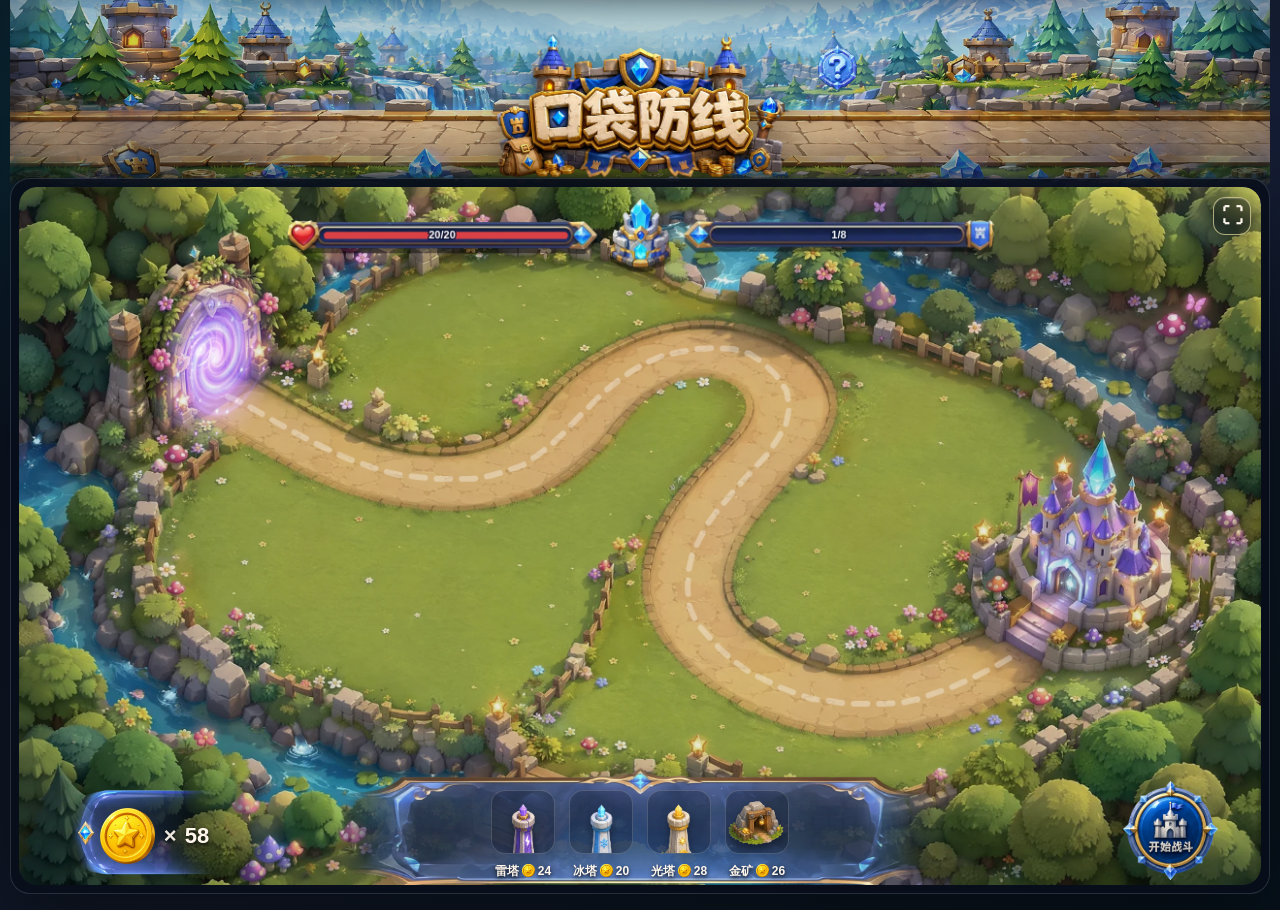
==== index.html @ d104e96e "Add files via upload" ====
<!doctype html>
<html lang="zh-CN">
<head>
  <meta charset="utf-8" />
  <meta name="viewport" content="width=device-width, initial-scale=1, viewport-fit=cover, user-scalable=no" />
  <meta name="apple-mobile-web-app-capable" content="yes" />
  <meta name="apple-mobile-web-app-status-bar-style" content="black-translucent" />
  <meta name="apple-mobile-web-app-title" content="口袋防线" />
  <meta name="theme-color" content="#07111f" />
  <link rel="manifest" href="./manifest.json?v=20260529-fullscreen-v1" />
  <title>口袋防线：背包塔防 Demo</title>
  <link rel="stylesheet" href="./styles.css?v=20260529-fullscreen-v1" />
</head>
<body>
  <main class="shell">
    <div class="rotate-tip" aria-hidden="true">请横屏游玩</div>
    <header class="topbar compact-topbar">
      <div class="title-wrap">
        <div id="titleRunner" class="title-runner" aria-hidden="true"></div>
        <img class="game-title-logo" src="./assets/ui/title/game_title_logo.webp?v=20260529-portal-both-fixed-v26" alt="口袋防线" />
        <button id="helpBtn" class="help-button" type="button" aria-label="玩法说明">?</button>
      </div>
    </header>

    <dialog id="helpDialog" class="help-dialog">
      <form method="dialog" class="help-modal">
        <button class="dialog-close" value="close" aria-label="关闭">×</button>
        <h2>玩法说明</h2>
        <p>从底部道具栏拖拽塔到地图放置 → 同类同级拖放合成，或点击塔用菜单升级/出售 → 开始波次后锁定部署。</p>
        <ul>
          <li>道具栏：把底部防御塔图标直接拖到地图空地建造。</li>
          <li>地图：准备阶段可自由拖拽部署塔，同类同级可合成，不能压道路或重叠。</li>
          <li>战斗：开始波次后部署锁定。</li>
        </ul>
      </form>
    </dialog>

    <section class="game-card">
      <div class="battlefield">
        <button id="fullscreenBtn" class="fullscreen-button" type="button" aria-label="全屏">⛶</button>
        <canvas id="game" width="1280" height="720"></canvas>
        <div id="hud" class="hud"></div>
        <div id="levelSelectPanel" class="level-select-panel is-hidden">
          <span>关卡</span>
          <select id="levelSelect" aria-label="选择关卡"></select>
        </div>
        <button id="startWaveBtn" class="primary start-wave-float game-art-button button-next-wave">开始下一波</button>
        <button id="restartBtn" class="primary restart-float game-art-button button-restart" hidden>重玩关卡</button>

        <section class="command-deck">
          <section class="shop-strip" aria-label="建造道具栏">
            <div id="shop" class="shop"></div>
          </section>
        </section>
        <div id="goldHud" class="gold-hud" role="button" tabindex="0" aria-label="当前金币，快速点击三次显示或隐藏关卡选择"></div>
        <div id="towerActionMenu" class="tower-action-menu" hidden></div>
      </div>
    </section>
  </main>

  <script src="./game.js?v=20260529-fullscreen-v1"></script>
</body>
</html>
---- styles.css ----
:root {
  font-family: Inter, "Microsoft YaHei", system-ui, sans-serif;
  color: #e5edf8;
  background: #09111f;
  color-scheme: dark;
}

* { box-sizing: border-box; }

body {
  margin: 0;
  min-height: 100vh;
  overflow-x: hidden;
  background:
    radial-gradient(circle at 18% 12%, rgba(20, 184, 166, 0.18), transparent 30%),
    radial-gradient(circle at 82% 18%, rgba(99, 102, 241, 0.2), transparent 28%),
    linear-gradient(135deg, #07111f, #111827 48%, #07121b);
}

.shell {
  width: min(1280px, calc(100vw - 20px));
  margin: 0 auto;
  padding: 0 0 16px;
}

.topbar {
  display: flex;
  justify-content: center;
  gap: 14px;
  margin-bottom: 0;
}

.compact-topbar {
  align-items: center;
  min-height: min(156px, calc((100vw - 20px) * 0.121875));
}

.title-wrap {
  position: relative;
  display: inline-flex;
  align-items: center;
  justify-content: center;
  gap: 0;
  width: min(1280px, calc(100vw - 20px));
  height: min(156px, calc((100vw - 20px) * 0.121875));
  isolation: isolate;
  overflow: visible;
  clip-path: inset(-420px 0 -420px 0);
}

.title-wrap::before {
  content: "";
  position: absolute;
  left: 50%;
  bottom: calc(-1 * min(34px, calc((100vw - 20px) * 0.0265625)));
  width: 100%;
  height: min(320px, calc((100vw - 20px) * 0.25));
  transform: translateX(-50%);
  background: url("./assets/ui/title/title_banner_bg.png?v=20260529-portal-both-fixed-v26") center bottom / 100% auto no-repeat;
  z-index: 0;
  pointer-events: none;
}

.title-runner {
  --runner-x: 0px;
  --runner-y: calc(min(18px, calc((100vw - 20px) * 0.0140625)) - min(14px, calc((100vw - 20px) * 0.0109375)));
  --runner-frame-x: 0;
  --runner-frame-y: 0;
  position: absolute;
  left: 0;
  top: 0;
  z-index: 1;
  width: min(191px, calc((100vw - 20px) * 0.14921875));
  height: min(154px, calc((100vw - 20px) * 0.1203125));
  transform: translate(var(--runner-x), var(--runner-y));
  background-image: url("./assets/ui/title/title_runner_walk.png?v=20260529-portal-both-fixed-v26");
  background-size: 600% 600%;
  background-position: calc(var(--runner-frame-x) * 20%) calc(var(--runner-frame-y) * 20%);
  background-repeat: no-repeat;
  pointer-events: none;
  opacity: 1;
}

.title-runner::after {
  content: "";
  position: absolute;
  left: 23%;
  bottom: 4%;
  width: 54%;
  height: 10%;
  border-radius: 999px;
  background: rgba(0, 0, 0, 0.42);
  filter: blur(4px);
  transform: translateY(18%);
  z-index: -1;
  pointer-events: none;
}

.title-runner.is-visible {
  opacity: 1;
}

.title-runner.is-action {
  background-image: url("./assets/ui/title/title_runner_action.png?v=20260529-portal-both-fixed-v26");
}

.game-title-logo {
  position: relative;
  z-index: 2;
  display: block;
  width: min(840px, calc((100vw - 20px) * 0.65625));
  height: min(173px, calc((100vw - 20px) * 0.13515625));
  object-fit: contain;
  transform: translateY(min(35px, calc((100vw - 20px) * 0.02734375)));
  filter: drop-shadow(0 min(10px, calc((100vw - 20px) * 0.0078125)) min(18px, calc((100vw - 20px) * 0.0140625)) rgba(0, 0, 0, 0.42));
}

h1 {
  margin: 0;
  font-size: clamp(22px, 2.7vw, 34px);
  line-height: 1;
  letter-spacing: 0.02em;
}

.help-button {
  position: absolute;
  left: calc(50% + min(200px, calc((100vw - 20px) * 0.15625)));
  top: min(46px, calc((100vw - 20px) * 0.0359375));
  right: auto;
  bottom: auto;
  width: min(45px, calc((100vw - 20px) * 0.03515625));
  height: min(45px, calc((100vw - 20px) * 0.03515625));
  padding: 0;
  border: 0;
  border-radius: 0;
  color: transparent;
  background: url("./assets/ui/buttons/image037.png?v=20260529-portal-both-fixed-v26") center / contain no-repeat;
  box-shadow: none;
  font-size: 0;
  line-height: 0;
  transform: translateX(-50%);
  animation: helpButtonFloat 1.8s ease-in-out infinite;
  z-index: 3;
}

.help-button:hover {
  transform: translateX(-50%);
  animation-play-state: running;
}

@keyframes helpButtonFloat {
  0%, 100% { transform: translateX(-50%) translateY(0); }
  50% { transform: translateX(-50%) translateY(calc(-1 * min(10px, calc((100vw - 20px) * 0.0078125)))); }
}

.help-dialog {
  width: min(520px, calc(100vw - 40px));
  border: 1px solid rgba(94, 234, 212, 0.35);
  border-radius: 20px;
  padding: 0;
  color: #e5edf8;
  background: rgba(8, 13, 25, 0.96);
  box-shadow: 0 28px 100px rgba(0, 0, 0, 0.58);
}

.help-dialog::backdrop {
  background: rgba(2, 6, 23, 0.62);
  backdrop-filter: blur(3px);
}

.help-modal {
  position: relative;
  padding: 22px 24px 24px;
}

.help-modal h2 {
  margin-bottom: 12px;
  color: #67e8f9;
}

.help-modal p,
.help-modal li {
  color: #c8d5e6;
  line-height: 1.65;
}

.dialog-close {
  position: absolute;
  right: 12px;
  top: 12px;
  width: 30px;
  height: 30px;
  padding: 0;
  border-radius: 999px;
  color: #dffcff;
  background: rgba(148, 163, 184, 0.14);
  border: 1px solid rgba(148, 163, 184, 0.18);
  font-size: 18px;
}

code {
  padding: 2px 6px;
  border-radius: 7px;
  background: rgba(148, 163, 184, 0.16);
  color: #a7f3d0;
}

.game-card {
  position: relative;
  z-index: 2;
  display: block;
  margin-top: 24px;
  padding: 8px;
  border-radius: 20px;
  border: 1px solid rgba(148, 163, 184, 0.22);
  background: rgba(8, 13, 25, 0.82);
  box-shadow: 0 28px 90px rgba(0, 0, 0, 0.44);
}

.battlefield {
  position: relative;
  width: 100%;
  aspect-ratio: 16 / 9;
  border-radius: 18px;
  overflow: hidden;
}

canvas {
  display: block;
  width: 100%;
  height: 100%;
  aspect-ratio: 16 / 9;
  object-fit: contain;
  border-radius: 18px;
  background: #0f172a;
}

.level-select-panel {
  position: absolute;
  right: 14px;
  top: 14px;
  z-index: 5;
  display: inline-flex;
  align-items: center;
  gap: 8px;
  padding: 8px 10px;
  border-radius: 14px;
  border: 1px solid rgba(148, 163, 184, 0.26);
  background: rgba(8, 13, 25, 0.22);
  box-shadow: 0 12px 28px rgba(0, 0, 0, 0.22);
  backdrop-filter: blur(8px);
  color: #dffcff;
  font-size: 13px;
  font-weight: 900;
  letter-spacing: 0.04em;
}

.level-select-panel span {
  color: #bae6fd;
  text-shadow: 0 1px 4px rgba(2, 6, 23, 0.8);
  white-space: nowrap;
}

.level-select-panel select {
  min-width: 72px;
  width: 86px;
  height: 28px;
  padding: 0 22px 0 8px;
  border-radius: 10px;
  border: 1px solid rgba(94, 234, 212, 0.30);
  color: #e0f2fe;
  background: rgba(15, 23, 42, 0.72);
  outline: none;
  font: inherit;
  font-size: 11px;
  cursor: pointer;
}

.level-select-panel select:hover,
.level-select-panel select:focus {
  border-color: rgba(103, 232, 249, 0.72);
  box-shadow: 0 0 0 2px rgba(103, 232, 249, 0.12);
}

.level-select-panel.is-hidden {
  display: none;
}

.hud {
  display: none;
}

.hud span {
  display: inline-flex;
  align-items: center;
  gap: 4px;
  white-space: nowrap;
}

.hud b {
  color: #fde68a;
  font-size: 16px;
}

.command-deck {
  position: absolute;
  left: 50%;
  bottom: 0;
  z-index: 4;
  display: grid;
  grid-template-columns: 430px;
  gap: 0;
  align-items: stretch;
  justify-content: center;
  max-width: calc(100% - 320px);
  padding: 0;
  border-radius: 20px;
  border: 0;
  background: transparent;
  box-shadow: none;
  backdrop-filter: none;
  transform: translateX(-50%);
  transition: opacity 0.18s ease, transform 0.18s ease, visibility 0.18s ease;
}

.command-deck.is-hidden,
.command-deck.is-drag-hidden {
  opacity: 0;
  visibility: hidden;
  pointer-events: none;
  transform: translateX(-50%) translateY(14px);
}

.panel {
  position: relative;
  border-radius: 20px;
  width: 430px;
  min-height: 178px;
  padding: 18px 22px 18px;
  border: 0;
  background: transparent;
  box-shadow: none;
  backdrop-filter: none;
  overflow: visible;
}

.panel::before {
  content: "";
  position: absolute;
  inset: -8px;
  z-index: -1;
  border-radius: 24px;
  background-repeat: no-repeat;
  background-position: center;
  background-size: contain;
  filter: drop-shadow(0 12px 22px rgba(0, 0, 0, 0.32));
  pointer-events: none;
}

.shop-panel {
  padding-left: 22px;
  padding-right: 22px;
  display: flex;
  flex-direction: column;
}

.shop-panel .shop {
  flex: 1;
}

.shop-panel::before {
  background-image: url("./assets/ui/panels/shop_bar_background.png");
}

.inventory-panel {
  padding-right: 20px;
}

.inventory-panel::before {
  background-image: url("./assets/ui/panels/shop_bar_background.png");
}

.section-title {
  display: flex;
  justify-content: space-between;
  align-items: center;
  gap: 10px;
  margin: 14px 0 8px;
}

.shop-actions {
  display: flex;
  gap: 8px;
  align-items: center;
  flex-wrap: nowrap;
}

.inventory-actions {
  display: none;
}

.gold-badge {
  display: inline-flex;
  align-items: center;
  justify-content: flex-end;
  width: 98px;
  height: 27px;
  padding: 0 9px 0 55px;
  border-radius: 0;
  color: #fff7ed;
  background: url("./assets/ui/panels/gold_hud_panel.png") left -25px center / contain no-repeat;
  border: 0;
  font-size: 13px;
  font-weight: 900;
  white-space: nowrap;
  text-shadow: 0 2px 3px rgba(75, 35, 6, 0.9), 0 0 5px rgba(0, 0, 0, 0.55);
}

.coin-count {
  transform: translateY(1px);
}

.gold-badge b {
  color: #fde68a;
  font-size: 16px;
}

h2 {
  margin: 0;
  font-size: 18px;
  color: #f8fafc;
  text-shadow: 0 2px 4px rgba(40, 25, 12, 0.75), 0 0 8px rgba(15, 23, 42, 0.65);
}

button {
  border: 0;
  border-radius: 12px;
  padding: 10px 14px;
  font-weight: 800;
  color: #06111f;
  background: #5eead4;
  cursor: pointer;
}

button:hover { transform: translateY(-1px); }
button:disabled { opacity: 0.45; cursor: not-allowed; }
.game-art-button:disabled,
.deck-toggle:disabled,
.ghost:disabled,
.small-danger:disabled { transform: none; }

.ghost,
.small-danger {
  position: relative;
  display: inline-flex;
  align-items: center;
  justify-content: center;
  gap: 6px;
  width: 141px;
  height: 57px;
  padding: 0 12px;
  color: #fff7ed;
  background: linear-gradient(180deg, rgba(244, 205, 126, 0.95), rgba(142, 85, 34, 0.95));
  border: 0;
  font-size: 15px;
  font-weight: 900;
  text-shadow: 0 2px 3px rgba(50, 24, 8, 0.85), 0 0 5px rgba(0, 0, 0, 0.52);
}

.action-label {
  line-height: 1;
}

.action-cost {
  display: inline-flex;
  align-items: center;
  gap: 1px;
  color: #fff2a6;
  line-height: 1;
}

.mini-coin {
  display: inline-block;
  width: 16px;
  height: 16px;
  flex: 0 0 16px;
  border-radius: 999px;
  background:
    radial-gradient(circle at 35% 30%, #fff7a8 0 12%, transparent 13%),
    radial-gradient(circle at 50% 52%, #ffd84d 0 42%, #f5a70a 62%, #b86603 100%);
  border: 1px solid rgba(112, 57, 0, 0.35);
  box-shadow: inset 0 1px 2px rgba(255,255,255,0.55), 0 1px 2px rgba(0,0,0,0.45);
}

.ghost:disabled,
.small-danger:disabled {
  opacity: 0.55;
}

.primary {
  width: 100%;
  background: linear-gradient(135deg, #34d399, #67e8f9);
  font-size: 17px;
}

.start-wave-float {
  position: absolute;
  right: -34px;
  bottom: 5px;
  width: 249px;
  height: 99px;
  min-width: 0;
  padding: 0;
  border: 0;
  background: transparent;
  background-position: right center;
  box-shadow: none;
  z-index: 6;
  transform-origin: 50% 50%;
}

.danger {
  color: #fee2e2;
  background: transparent;
  border: 0;
}

.small-danger {
  width: 141px;
  height: 57px;
  padding: 0 12px;
  font-size: 15px;
}

.shop {
  display: grid;
  grid-template-columns: repeat(3, 1fr);
  grid-template-rows: 86px;
  gap: 9px;
  min-height: 86px;
  align-content: center;
  align-items: center;
}

.shop-card {
  position: relative;
  display: grid;
  grid-template-columns: 1fr;
  grid-template-rows: 50px auto;
  gap: 4px;
  justify-items: center;
  align-items: center;
  align-self: center;
  padding: 7px 6px;
  border-radius: 14px;
  background: rgba(2, 6, 23, 0.34);
  border: 1px solid rgba(148, 163, 184, 0.14);
  cursor: pointer;
  min-height: 86px;
  text-align: center;
}

.shop-card:hover { border-color: rgba(94, 234, 212, 0.5); }

.shop-card.selected {
  border-color: rgba(250, 204, 21, 0.86);
  box-shadow: 0 0 0 2px rgba(250, 204, 21, 0.22), 0 0 18px rgba(250, 204, 21, 0.25);
}

.shop-card-empty {
  cursor: default;
  opacity: 0.38;
  background: rgba(2, 6, 23, 0.18);
  border-style: dashed;
}

.shop-card-empty:hover {
  border-color: rgba(148, 163, 184, 0.14);
}

.icon {
  display: grid;
  place-items: center;
  width: 42px;
  height: 42px;
  border-radius: 12px;
  font-weight: 900;
  color: #06111f;
  user-select: none;
}

.tower-icon {
  position: relative;
  overflow: hidden;
  background:
    radial-gradient(circle at 50% 35%, color-mix(in srgb, var(--tower-color) 28%, transparent), transparent 58%),
    rgba(2, 6, 23, 0.32);
  border: 1px solid color-mix(in srgb, var(--tower-color) 42%, transparent);
}

.tower-icon img {
  display: block;
  max-width: 118%;
  max-height: 128%;
  object-fit: contain;
  object-position: center bottom;
  filter: drop-shadow(0 4px 4px rgba(0, 0, 0, 0.42));
  pointer-events: none;
}

.shop-icon {
  width: 48px;
  height: 48px;
}

.inventory-icon {
  width: 46px;
  height: 46px;
  border-radius: 12px;
}

.inventory-icon img {
  max-width: 126%;
  max-height: 136%;
}

.shop-card h3 {
  margin: 0;
  font-size: 13px;
  line-height: 1.15;
}

.shop-card p {
  position: absolute;
  left: 0;
  bottom: calc(100% + 8px);
  z-index: 20;
  width: 230px;
  margin: 0;
  padding: 9px 10px;
  color: #e5edf8;
  font-size: 12px;
  line-height: 1.45;
  border-radius: 12px;
  border: 1px solid rgba(103, 232, 249, 0.34);
  background: rgba(2, 6, 23, 0.92);
  box-shadow: 0 16px 36px rgba(0, 0, 0, 0.38);
  opacity: 0;
  visibility: hidden;
  pointer-events: none;
  transform: translateY(6px);
  transition: opacity 0.15s ease 1s, transform 0.15s ease 1s, visibility 0.15s ease 1s;
}

.shop-card:hover p,
.shop-card:focus-within p {
  opacity: 1;
  visibility: visible;
  transform: translateY(0);
}

.cost {
  color: #fde68a;
  font-weight: 900;
}

.inventory {
  display: grid;
  grid-template-columns: repeat(5, 1fr);
  grid-template-rows: repeat(2, 1fr);
  gap: 7px;
  justify-content: stretch;
  align-items: start;
  padding-top: 6px;
}

.slot {
  display: grid;
  place-items: center;
  position: relative;
  width: 100%;
  min-width: 48px;
  aspect-ratio: 1 / 1;
  border-radius: 14px;
  border: 1px dashed rgba(148, 163, 184, 0.32);
  background: rgba(2, 6, 23, 0.45);
  cursor: grab;
  padding: 4px 0 0;
  color: inherit;
  touch-action: none;
}

.slot .tower-icon {
  transform: translateY(3px);
}
.slot:focus-visible {
  outline: 0;
}

.slot.selected {
  outline: 3px solid #5eead4;
  outline-offset: 2px;
}

.slot.drag-over,
.slot.drag-return-preview {
  outline: 3px solid #facc15;
  outline-offset: 2px;
  border-color: #facc15;
}

.slot.drag-return-preview {
  background: rgba(250, 204, 21, 0.16);
}

.slot.drag-return-preview .tower-icon {
  opacity: 0.62;
  filter: saturate(1.25) drop-shadow(0 0 10px rgba(250, 204, 21, 0.72));
}

canvas:focus,
canvas:focus-visible {
  outline: 0;
}

canvas.drag-over {
  outline: none;
  border-color: transparent;
}

.slot.locked {
  cursor: not-allowed;
  opacity: 0.72;
}

.slot .level {
  position: absolute;
  right: 4px;
  bottom: 3px;
  padding: 1px 5px;
  border-radius: 999px;
  background: rgba(2, 6, 23, 0.7);
  color: #fff;
  font-size: 11px;
  font-weight: 900;
}

.message {
  min-height: 0;
  margin: 9px 0 0;
  color: #b9c8dc;
  line-height: 1.45;
  font-size: 13px;
}

.inventory-message {
  display: none;
}

body.dragging .slot,
body.dragging canvas {
  transition: outline-color 0.12s ease, border-color 0.12s ease;
}

@media (max-width: 1180px) {
  .topbar { flex-direction: column; }
  .command-deck {
    grid-template-columns: minmax(220px, 280px) minmax(320px, 1fr);
    max-width: calc(100% - 160px);
  }
}

@media (max-width: 760px) {
  .help-button { top: 12px; }
  .start-wave-float {
    right: 10px;
    bottom: 10px;
    min-width: 112px;
    padding: 9px 12px;
    font-size: 14px;
  }
  .command-deck {
    left: 50%;
    right: auto;
    bottom: 0;
    grid-template-columns: minmax(300px, 430px);
    max-width: calc(100% - 24px);
    transform: translateX(-50%);
  }
  .shop-panel {
    border-right: 0;
    border-bottom: 0;
    padding: 18px 22px 18px;
  }
  .shop { grid-template-columns: repeat(2, minmax(0, 1fr)); }
}

.drag-tooltip {
  position: fixed;
  z-index: 9999;
  max-width: 280px;
  padding: 8px 10px;
  border-radius: 12px;
  color: #ecfeff;
  background: rgba(6, 24, 44, 0.92);
  border: 1px solid rgba(94, 234, 212, 0.55);
  box-shadow: 0 12px 32px rgba(0, 0, 0, 0.42);
  font: 900 13px/1.35 "Microsoft YaHei", sans-serif;
  pointer-events: none;
  opacity: 0;
  visibility: hidden;
  transform: translateZ(0);
  transition: opacity 0.08s ease;
}

.drag-tooltip.is-bad {
  color: #fee2e2;
  border-color: rgba(248, 113, 113, 0.72);
  background: rgba(69, 10, 10, 0.92);
}

.drag-ghost {
  position: fixed;
  z-index: 10000;
  width: 54px;
  height: 54px;
  transform: translate(-50%, -50%);
  pointer-events: none;
  opacity: 0.78;
  background: transparent !important;
  border: 0 !important;
  overflow: visible;
  filter: drop-shadow(0 10px 18px rgba(0, 0, 0, 0.45));
}

.drag-ghost img {
  max-width: 132%;
  max-height: 142%;
}

.drag-ghost .level {
  position: absolute;
  right: -2px;
  bottom: -2px;
  padding: 1px 5px;
  border-radius: 999px;
  background: rgba(2, 6, 23, 0.78);
  color: #fff;
  font-size: 11px;
  font-weight: 900;
}

.game-art-button {
  appearance: none;
  -webkit-appearance: none;
  color: transparent;
  text-shadow: none;
  background-color: transparent;
  background-repeat: no-repeat;
  background-position: center;
  background-size: contain;
  border: 0 !important;
  outline: 0;
  border-radius: 0;
  box-shadow: none !important;
  font-size: 0;
  line-height: 0;
  overflow: visible;
  mix-blend-mode: normal;
  transition: transform 0.12s ease, filter 0.12s ease;
  cursor: pointer;
}

.game-art-button:hover:not(:disabled) {
  filter: brightness(1.16) saturate(1.08) drop-shadow(0 0 10px rgba(255, 244, 179, 0.55)) drop-shadow(0 10px 14px rgba(0, 0, 0, 0.28));
}

.game-art-button:active:not(:disabled) {
  transform: scale(0.9);
  filter: brightness(0.96) drop-shadow(0 4px 7px rgba(0, 0, 0, 0.22));
}

.game-art-button.button-start:hover:not(:disabled),
.game-art-button.button-pause:hover:not(:disabled) {
  filter: brightness(1.16) saturate(1.08) drop-shadow(0 0 10px rgba(255, 244, 179, 0.55)) drop-shadow(0 10px 14px rgba(0, 0, 0, 0.28));
}

.game-art-button.button-start:active:not(:disabled),
.game-art-button.button-pause:active:not(:disabled) {
  transform: scale(0.9);
}

.button-next-wave {
  background-image: url('./assets/ui/buttons/button_battle_start.png?v=20260529-ui-buttons-restored');
}

.button-pause,
.button-start {
  background-size: contain;
}

.button-restart {
  background-image: url('./assets/ui/buttons/button_restart_level.png?v=20260529-ui-buttons-restored');
}

.button-pause {
  background-image: url('./assets/ui/buttons/button_pause.png?v=20260529-ui-buttons-restored');
}

.button-start {
  background-image: url('./assets/ui/buttons/button_battle_start.png?v=20260529-ui-buttons-restored');
}

.restart-float {
  position: absolute;
  right: 50%;
  top: calc(50% + 60px);
  transform: translateX(50%);
  transform-origin: 50% 50%;
  width: 312px;
  height: 120px;
  min-height: 0;
  padding: 0;
  font-size: 0;
  z-index: 8;
  box-shadow: none;
}

.restart-float:hover:not(:disabled) {
  transform: translateX(50%);
  filter: brightness(1.16) saturate(1.08) drop-shadow(0 0 10px rgba(255, 244, 179, 0.55)) drop-shadow(0 10px 14px rgba(0, 0, 0, 0.28));
}

.restart-float:active:not(:disabled) {
  transform: translateX(50%) scale(0.9);
}

.deck-toggle,
.deck-expand,
.deck-collapse {
  display: none !important;
}

.deck-toggle:hover {
  filter: brightness(1.12) drop-shadow(0 0 8px rgba(255, 244, 179, 0.4));
  transform: none;
}

.deck-toggle:active {
  transform: scale(0.94);
}

.deck-collapse {
  right: -42px;
  top: 50%;
  transform: translateY(-50%);
}

.deck-collapse:hover {
  transform: translateY(-50%);
}

.deck-collapse:active {
  transform: translateY(-50%) scale(0.94);
}

.deck-expand {
  left: 0;
  bottom: 64px;
  width: 50px;
  height: 86px;
  border-radius: 0;
  background: linear-gradient(180deg, rgba(244, 205, 126, 0.95), rgba(142, 85, 34, 0.95));
  opacity: 0;
  visibility: hidden;
  pointer-events: none;
  transform: translateX(0);
  transition: opacity 0.18s ease, visibility 0.18s ease, transform 0.18s ease;
}

.battlefield.deck-collapsed .deck-expand {
  opacity: 1;
  visibility: visible;
  pointer-events: auto;
  transform: translateX(0);
}

.command-deck.is-collapsed {
  opacity: 1;
  visibility: visible;
  pointer-events: auto;
  transform: translateX(-50%);
}

.command-deck.is-collapsed.is-hidden,
.command-deck.is-collapsed.is-drag-hidden {
  transform: translateX(-50%) translateY(14px);
}

/* 20260527: simple bottom item strip, no shop panel UI */
.command-deck {
  left: 50% !important;
  right: auto !important;
  bottom: 0 !important;
  display: flex !important;
  justify-content: center !important;
  align-items: flex-end !important;
  grid-template-columns: none !important;
  width: auto !important;
  max-width: calc(100% - 360px) !important;
  padding: 0 !important;
  border: 0 !important;
  border-radius: 0 !important;
  background: transparent !important;
  box-shadow: none !important;
  backdrop-filter: none !important;
  transform: translateX(-50%) !important;
}
.command-deck.is-hidden,
.command-deck.is-drag-hidden {
  transform: translateX(-50%) translateY(14px) !important;
}
.shop-strip {
  display: flex;
  flex-direction: column;
  align-items: center;
  gap: 2px;
  padding: 0 0 4px;
  background: transparent;
  border: 0;
  box-shadow: none;
}
.shop-strip::before,
.shop-panel::before,
.panel::before {
  display: none !important;
}
.shop-strip .shop {
  display: flex !important;
  grid-template-columns: none !important;
  grid-template-rows: none !important;
  justify-content: center;
  align-items: flex-end;
  gap: 10px;
  min-height: 72px;
}
.shop-strip .shop-card {
  position: relative;
  display: grid;
  place-items: center;
  width: 70px;
  height: 70px;
  min-height: 0;
  padding: 0;
  border-radius: 16px;
  background: rgba(4, 10, 20, 0.24);
  border: 1px solid rgba(255, 255, 255, 0.14);
  cursor: pointer;
  text-align: center;
  backdrop-filter: blur(2px);
}
.shop-strip .shop-card:hover {
  border-color: rgba(94, 234, 212, 0.55);
  transform: translateY(-2px);
}
.shop-strip .shop-card.selected {
  border-color: rgba(250, 204, 21, 0.9);
  box-shadow: 0 0 0 2px rgba(250, 204, 21, 0.2), 0 0 18px rgba(250, 204, 21, 0.28);
}
.shop-strip .shop-card-empty {
  display: none;
}
.shop-strip .shop-icon {
  width: 58px;
  height: 58px;
  border-radius: 14px;
}
.shop-strip .shop-card h3 {
  position: absolute;
  left: 50%;
  bottom: 2px;
  transform: translateX(-50%);
  margin: 0;
  font-size: 11px;
  line-height: 1;
  white-space: nowrap;
  color: #fff7ed;
  text-shadow: 0 2px 4px rgba(0, 0, 0, 0.9);
}
.shop-strip .shop-card h3 .cost {
  display: none;
}
.shop-strip .shop-card p {
  left: 50%;
  bottom: calc(100% + 8px);
  transform: translate(-50%, 6px);
}
.shop-strip .shop-card:hover p,
.shop-strip .shop-card:focus-within p {
  transform: translate(-50%, 0);
}
.shop-message {
  margin: 0;
  padding: 3px 8px;
  border-radius: 999px;
  color: rgba(226, 232, 240, 0.86);
  background: rgba(2, 6, 23, 0.34);
  font-size: 12px;
  line-height: 1.2;
  text-align: center;
  pointer-events: none;
}

/* 20260527: draggable build strip + tower action menu */
.shop-strip {
  position: relative;
  padding: 0 30px 10px;
}
.shop-strip::before {
  content: "";
  position: absolute;
  left: -119px;
  right: -119px;
  bottom: -25px;
  top: -24px;
  z-index: -1;
  background: url("./assets/ui/panels/shop_bar_background.png") center / 100% 100% no-repeat;
  border-radius: 0;
  display: block !important;
  pointer-events: none;
  filter: drop-shadow(0 10px 18px rgba(0, 0, 0, 0.32));
}
.shop-message { display: none !important; }
.shop-strip .shop { gap: 6px; transform: translateY(6px); }
.shop-strip .shop-card {
  width: 72px;
  height: 96px;
  background: transparent;
  border: 0;
  backdrop-filter: none;
  overflow: visible;
  touch-action: none;
  user-select: none;
}
.shop-strip .shop-card:hover { transform: translateY(-3px); }
.shop-strip .shop-icon {
  width: 64px;
  height: 64px;
  margin-top: 23px;
  background: rgba(5, 12, 24, 0.24);
  border-color: rgba(255, 255, 255, 0.16);
}
.shop-strip .shop-item-label {
  position: absolute;
  left: 50%;
  bottom: 4px;
  transform: translateX(-50%);
  display: inline-flex;
  align-items: center;
  justify-content: center;
  gap: 3px;
  min-width: 72px;
  color: #fff7ed;
  font: 900 12px/1 "Microsoft YaHei", sans-serif;
  white-space: nowrap;
  text-shadow: 0 2px 4px rgba(0, 0, 0, 0.92);
}
.shop-strip .mini-coin,
.tower-action-menu .mini-coin,
.gold-hud .coin-icon {
  display: inline-block;
  width: 15px;
  height: 15px;
  flex: 0 0 15px;
  border-radius: 999px;
  background:
    radial-gradient(circle at 35% 30%, #fff7a8 0 12%, transparent 13%),
    radial-gradient(circle at 50% 52%, #ffd84d 0 42%, #f5a70a 62%, #b86603 100%);
  border: 1px solid rgba(112, 57, 0, 0.35);
  box-shadow: inset 0 1px 2px rgba(255,255,255,0.55), 0 1px 2px rgba(0,0,0,0.45);
}
.shop-strip .shop-card h3 { display: none; }
.gold-hud {
  position: absolute;
  left: -19px;
  bottom: -19px;
  z-index: 7;
  display: inline-flex;
  align-items: center;
  justify-content: center;
  gap: 8px;
  min-width: 286px;
  height: 137px;
  padding: 12px 29px 12px 52px;
  border-radius: 0;
  color: #fff7ed;
  background: url("./assets/ui/panels/gold_hud_panel.png?v=20260529-gold-hud-panel") center / contain no-repeat;
  font: 900 22px/1 "Microsoft YaHei", sans-serif;
  text-shadow: 0 2px 4px rgba(0, 0, 0, 0.9);
  filter: drop-shadow(0 8px 14px rgba(0, 0, 0, 0.38));
  pointer-events: auto;
  cursor: pointer;
  user-select: none;
}
.gold-hud .coin-icon {
  width: 48px;
  height: 48px;
  flex-basis: 48px;
}
.gold-hud .coin-times { opacity: 0.92; }
.tower-action-menu {
  position: absolute;
  z-index: 12;
  display: flex;
  flex-direction: column;
  align-items: center;
  justify-content: center;
  gap: 8px;
  width: 118px;
  height: 139px;
  padding: 18px 15px 25px;
  padding-left: 24px;
  border: 0;
  border-radius: 20px;
  background: url("./assets/ui/panels/tower_action_menu_panel.png?v=20260528-panel-alpha-refresh") center / contain no-repeat;
  box-shadow: none;
  filter: drop-shadow(0 12px 20px rgba(0, 0, 0, 0.42));
  backdrop-filter: none;
  overflow: visible;
}
.tower-action-menu[hidden] { display: none; }
.tower-menu-btn {
  display: inline-flex;
  align-items: center;
  justify-content: center;
  gap: 4px;
  width: 86px;
  height: 34px;
  padding: 0 8px;
  border: 0;
  border-radius: 12px;
  color: #fff7ed;
  background: url("./assets/ui/buttons/tower_action_button.png") center / 100% 100% no-repeat;
  font: 900 12px/1 "Microsoft YaHei", sans-serif;
  text-shadow: 0 2px 3px rgba(0, 0, 0, 0.86);
  filter: drop-shadow(0 8px 8px rgba(0, 0, 0, 0.68));
  box-shadow: none;
}
.tower-menu-btn.sell,
.tower-menu-btn.upgrade { background: url("./assets/ui/buttons/tower_action_button.png") center / 100% 100% no-repeat; }
.tower-menu-btn:hover:not(:disabled) { transform: scale(1.04); }
.tower-menu-btn:active:not(:disabled) { transform: scale(0.92); }
.tower-menu-btn:disabled { opacity: 0.48; cursor: not-allowed; }

/* 20260528: use local coin art from panels/1.png */
.shop-strip .mini-coin,
.tower-action-menu .mini-coin,
.gold-hud .coin-icon {
  background: url("./assets/ui/panels/coin_icon.png") center / contain no-repeat !important;
  border: 0 !important;
  box-shadow: none !important;
  border-radius: 0 !important;
}
.shop-strip .mini-coin,
.tower-action-menu .mini-coin {
  width: 13px !important;
  height: 13px !important;
  flex: 0 0 13px !important;
}
.gold-hud .coin-icon {
  width: 56px !important;
  height: 56px !important;
  flex: 0 0 56px !important;
}

/* 20260529: mobile landscape / GitHub Pages touch layout */
.rotate-tip {
  display: none;
  position: fixed;
  inset: 0;
  z-index: 99999;
  place-items: center;
  padding: 24px;
  color: #fff7ed;
  background: radial-gradient(circle at 50% 35%, rgba(45, 74, 122, 0.96), rgba(5, 12, 24, 0.98));
  font: 900 22px/1.45 "Microsoft YaHei", sans-serif;
  text-align: center;
  letter-spacing: 0.08em;
}

button,
canvas,
.battlefield,
.shop-card,
.gold-hud,
.tower-action-menu,
.game-card {
  -webkit-tap-highlight-color: transparent;
}

@media (pointer: coarse) {
  html,
  body {
    width: 100%;
    min-height: 100%;
    overflow: hidden;
    overscroll-behavior: none;
    touch-action: none;
  }

  body {
    position: fixed;
    inset: 0;
  }

  .shell,
  .battlefield,
  canvas,
  .shop-card,
  .gold-hud,
  .tower-menu-btn,
  .start-wave-float,
  .restart-float,
  .help-button,
  .level-select-panel,
  .help-dialog {
    touch-action: none;
    user-select: none;
    -webkit-user-select: none;
  }
}

@media (pointer: coarse) and (orientation: portrait) {
  .rotate-tip {
    display: grid;
  }
}

@media (pointer: coarse) and (orientation: landscape) {
  body {
    display: flex;
    align-items: center;
    justify-content: center;
    padding: env(safe-area-inset-top) env(safe-area-inset-right) env(safe-area-inset-bottom) env(safe-area-inset-left);
  }

  .shell {
    --mobile-title-h: clamp(42px, 12vh, 86px);
    width: 100vw;
    height: 100vh;
    height: 100dvh;
    margin: 0;
    padding: 0;
    display: grid;
    grid-template-rows: var(--mobile-title-h) 1fr;
    place-items: center;
    overflow: hidden;
  }

  .topbar,
  .compact-topbar {
    width: min(100vw, calc(100vh * 16 / 9));
    min-height: var(--mobile-title-h);
    height: var(--mobile-title-h);
    margin: 0;
  }

  .title-wrap {
    width: 100%;
    height: var(--mobile-title-h);
  }

  .title-wrap::before {
    bottom: -12px;
    height: calc(var(--mobile-title-h) * 2.4);
    background-size: 100% auto;
  }

  .game-title-logo {
    width: min(360px, 34vw);
    height: calc(var(--mobile-title-h) * 1.1);
    transform: translateY(16px);
  }

  .help-button {
    width: clamp(24px, 4.8vh, 36px);
    height: clamp(24px, 4.8vh, 36px);
    top: calc(var(--mobile-title-h) * 0.36);
    left: calc(50% + min(140px, 18vw));
  }

  .title-runner {
    width: clamp(76px, 18vh, 128px);
    height: clamp(61px, 14.5vh, 103px);
    --runner-y: -6px;
  }

  .game-card {
    width: min(100vw, calc((100vh - var(--mobile-title-h)) * 16 / 9));
    height: min(calc(100vh - var(--mobile-title-h)), calc(100vw * 9 / 16));
    height: min(calc(100dvh - var(--mobile-title-h)), calc(100vw * 9 / 16));
    margin: 0;
    padding: 0;
    border-radius: 12px;
    background: transparent;
    box-shadow: none;
  }

  .battlefield {
    width: 100%;
    height: 100%;
    aspect-ratio: 16 / 9;
    border-radius: 12px;
  }

  canvas {
    display: block;
    width: 100%;
    height: 100%;
  }

  .level-select-panel {
    right: 8px;
    top: 8px;
    padding: 5px 7px;
    gap: 5px;
    border-radius: 12px;
    font-size: 12px;
  }

  .level-select-panel select {
    height: 28px;
    padding: 0 8px;
    font-size: 12px;
  }

  .command-deck {
    max-width: calc(100% - 220px) !important;
  }

  .shop-strip {
    padding: 0 22px 6px;
    transform: scale(0.84);
    transform-origin: 50% 100%;
  }

  .shop-strip::before {
    left: -78px;
    right: -78px;
    top: -16px;
    bottom: -16px;
  }

  .shop-strip .shop { gap: 2px; }
  .shop-strip .shop-card { width: 62px; height: 82px; }
  .shop-strip .shop-icon { width: 54px; height: 54px; margin-top: 18px; }
  .shop-strip .shop-item-label { bottom: 2px; font-size: 10px; }

  .gold-hud {
    left: -26px;
    bottom: -28px;
    transform: scale(0.74);
    transform-origin: 0 100%;
  }

  .start-wave-float {
    right: -20px;
    bottom: 0;
    transform: scale(0.72);
    transform-origin: 100% 100%;
  }

  .restart-float {
    transform: translateX(50%) scale(0.82);
  }
  .restart-float:hover:not(:disabled) { transform: translateX(50%) scale(0.82); }
  .restart-float:active:not(:disabled) { transform: translateX(50%) scale(0.72); }

  .tower-action-menu {
    transform: scale(0.86);
    transform-origin: 0 50%;
  }

  .help-dialog {
    width: min(520px, calc(100vw - 48px));
    max-height: calc(100vh - 32px);
  }
}

@media (pointer: coarse) and (orientation: landscape) and (max-height: 430px) {
  .shell { --mobile-title-h: 42px; }
  .game-title-logo { width: min(300px, 30vw); transform: translateY(11px); }
  .help-button { top: 16px; }
  .title-runner { width: 86px; height: 69px; }
  .shop-strip { transform: scale(0.72); }
  .start-wave-float { transform: scale(0.62); }
  .gold-hud { transform: scale(0.62); }
}

/* 20260529: fullscreen button and fullscreen battle layout */
.fullscreen-button {
  position: absolute;
  top: 10px;
  right: 10px;
  z-index: 20;
  width: 38px;
  height: 38px;
  display: grid;
  place-items: center;
  padding: 0;
  border: 1px solid rgba(255, 244, 179, 0.62);
  border-radius: 12px;
  color: #fff7ed;
  background: rgba(4, 10, 20, 0.42);
  box-shadow: 0 6px 16px rgba(0, 0, 0, 0.35), inset 0 1px 1px rgba(255, 255, 255, 0.22);
  backdrop-filter: blur(4px);
  font: 900 21px/1 "Microsoft YaHei", sans-serif;
  cursor: pointer;
  user-select: none;
  -webkit-user-select: none;
  touch-action: none;
}

.fullscreen-button:hover {
  transform: scale(1.05);
  filter: brightness(1.12);
}

.fullscreen-button:active {
  transform: scale(0.92);
}

body.is-fullscreen {
  overflow: hidden;
  background: #050b16;
}

body.is-fullscreen .shell {
  width: 100vw;
  height: 100vh;
  height: 100dvh;
  padding: 0;
  display: grid;
  place-items: center;
  overflow: hidden;
}

body.is-fullscreen .topbar {
  display: none;
}

body.is-fullscreen .game-card {
  width: min(100vw, calc(100vh * 16 / 9));
  height: min(100vh, calc(100vw * 9 / 16));
  width: min(100vw, calc(100dvh * 16 / 9));
  height: min(100dvh, calc(100vw * 9 / 16));
  margin: 0;
  padding: 0;
  border-radius: 0;
  background: transparent;
  box-shadow: none;
}

body.is-fullscreen .battlefield {
  width: 100%;
  height: 100%;
  border-radius: 0;
}

body.is-fullscreen .fullscreen-button {
  top: max(8px, env(safe-area-inset-top));
  right: max(8px, env(safe-area-inset-right));
}

body.is-fullscreen .level-select-panel {
  top: max(8px, env(safe-area-inset-top));
  right: calc(max(8px, env(safe-area-inset-right)) + 46px);
}

@media (pointer: coarse) and (orientation: landscape) {
  .fullscreen-button {
    width: 34px;
    height: 34px;
    top: 8px;
    right: 8px;
    font-size: 18px;
  }
}
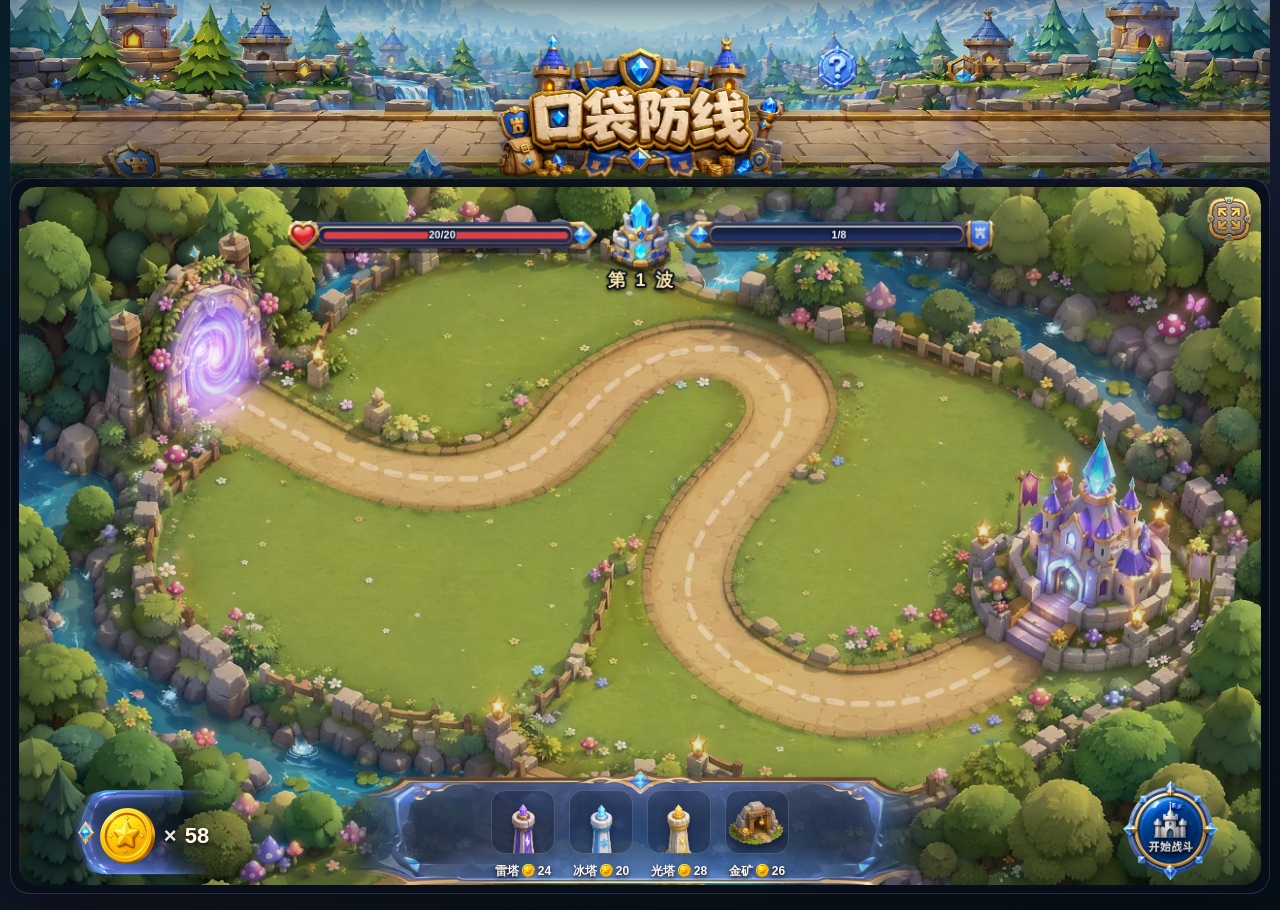
==== commit ed65f56a: "Add files via upload" ====
--- a/index.html
+++ b/index.html
@@ -44,6 +44,7 @@
           <span>关卡</span>
           <select id="levelSelect" aria-label="选择关卡"></select>
         </div>
+        <div id="shopCancelZone" class="shop-cancel-zone" aria-hidden="true">拖回商店取消放置</div>
         <button id="startWaveBtn" class="primary start-wave-float game-art-button button-next-wave">开始下一波</button>
         <button id="restartBtn" class="primary restart-float game-art-button button-restart" hidden>重玩关卡</button>
 
--- a/styles.css
+++ b/styles.css
@@ -900,7 +900,11 @@
 }
 
 .button-restart {
-  background-image: url('./assets/ui/buttons/button_restart_level.png?v=20260529-ui-buttons-restored');
+  background-image: url('./assets/ui/buttons/button_restart_level.png?v=20260601-fail-restart-old-v1');
+}
+
+.button-restart.is-quick-restart {
+  background-image: url('./assets/ui/buttons/3.png?v=20260601-ui-icons-v1');
 }
 
 .button-pause {
@@ -933,6 +937,29 @@
 
 .restart-float:active:not(:disabled) {
   transform: translateX(50%) scale(0.9);
+}
+
+.restart-float.is-quick-restart {
+  right: 94px;
+  top: 10px;
+  bottom: auto;
+  transform: none;
+  width: 44px;
+  height: 44px;
+  z-index: 20;
+}
+
+.restart-float.is-quick-restart:hover:not(:disabled) {
+  transform: scale(1.05);
+}
+
+.restart-float.is-quick-restart:active:not(:disabled) {
+  transform: scale(0.9);
+}
+
+body.is-fullscreen .restart-float.is-quick-restart {
+  top: max(8px, env(safe-area-inset-top));
+  right: calc(max(8px, env(safe-area-inset-right)) + 84px);
 }
 
 .deck-toggle,
@@ -1503,18 +1530,18 @@
   top: 10px;
   right: 10px;
   z-index: 20;
-  width: 38px;
-  height: 38px;
-  display: grid;
-  place-items: center;
+  width: 44px;
+  height: 44px;
+  display: block;
   padding: 0;
-  border: 1px solid rgba(255, 244, 179, 0.62);
-  border-radius: 12px;
-  color: #fff7ed;
-  background: rgba(4, 10, 20, 0.42);
-  box-shadow: 0 6px 16px rgba(0, 0, 0, 0.35), inset 0 1px 1px rgba(255, 255, 255, 0.22);
-  backdrop-filter: blur(4px);
-  font: 900 21px/1 "Microsoft YaHei", sans-serif;
+  border: 0;
+  border-radius: 0;
+  color: transparent;
+  background: url('./assets/ui/buttons/1.png?v=20260601-ui-icons-v1') center / contain no-repeat;
+  box-shadow: none;
+  backdrop-filter: none;
+  font-size: 0;
+  line-height: 0;
   cursor: pointer;
   user-select: none;
   -webkit-user-select: none;
@@ -1570,6 +1597,7 @@
 body.is-fullscreen .fullscreen-button {
   top: max(8px, env(safe-area-inset-top));
   right: max(8px, env(safe-area-inset-right));
+  background-image: url('./assets/ui/buttons/2.png?v=20260601-ui-icons-v1');
 }
 
 body.is-fullscreen .level-select-panel {
@@ -1586,3 +1614,209 @@
     font-size: 18px;
   }
 }
+
+/* 20260529: mobile browser battle-first layout; do not rely on requestFullscreen */
+@media (pointer: coarse) and (orientation: landscape) {
+  .shell {
+    --mobile-title-h: 0px;
+    grid-template-rows: 1fr !important;
+    width: 100vw !important;
+    height: 100vh !important;
+    height: 100dvh !important;
+    padding: 0 !important;
+    background: #050b16;
+  }
+
+  .topbar,
+  .compact-topbar,
+  .title-wrap,
+  .title-runner,
+  .game-title-logo,
+  .title-wrap::before {
+    display: none !important;
+  }
+
+  .game-card {
+    width: min(100vw, calc(100vh * 16 / 9)) !important;
+    height: min(100vh, calc(100vw * 9 / 16)) !important;
+    width: min(100vw, calc(100dvh * 16 / 9)) !important;
+    height: min(100dvh, calc(100vw * 9 / 16)) !important;
+    margin: 0 !important;
+    padding: 0 !important;
+    border-radius: 0 !important;
+  }
+
+  .battlefield {
+    border-radius: 0 !important;
+  }
+
+  .help-button {
+    display: block !important;
+    position: absolute !important;
+    z-index: 21 !important;
+    left: auto !important;
+    right: 48px !important;
+    top: 8px !important;
+    width: 34px !important;
+    height: 34px !important;
+    transform: none !important;
+    animation: none !important;
+  }
+
+  .help-button:hover {
+    transform: none !important;
+  }
+
+  .fullscreen-button {
+    right: 8px !important;
+    top: 8px !important;
+    z-index: 22 !important;
+  }
+
+  .level-select-panel {
+    right: 90px !important;
+    top: 8px !important;
+  }
+}
+
+@media (pointer: coarse) and (orientation: landscape) and (max-height: 430px) {
+  .shell { --mobile-title-h: 0px !important; }
+  .game-card {
+    width: min(100vw, calc(100vh * 16 / 9)) !important;
+    height: min(100vh, calc(100vw * 9 / 16)) !important;
+    width: min(100vw, calc(100dvh * 16 / 9)) !important;
+    height: min(100dvh, calc(100vw * 9 / 16)) !important;
+  }
+}
+
+/* 20260529: hide fullscreen button on phones and stabilize bottom HUD */
+@media (pointer: coarse) {
+  .fullscreen-button {
+    display: none !important;
+  }
+}
+
+@media (pointer: coarse) and (orientation: landscape) {
+  .command-deck {
+    left: 50% !important;
+    bottom: 0 !important;
+    max-width: calc(100% - 190px) !important;
+    transform: translateX(-50%) !important;
+  }
+
+  .shop-strip {
+    transform: scale(0.76) !important;
+    transform-origin: 50% 100% !important;
+    padding-bottom: 2px !important;
+  }
+
+  .gold-hud {
+    left: -42px !important;
+    bottom: -42px !important;
+    transform: scale(0.58) !important;
+    transform-origin: 0 100% !important;
+  }
+
+  .start-wave-float {
+    right: -34px !important;
+    bottom: -8px !important;
+    transform: scale(0.56) !important;
+    transform-origin: 100% 100% !important;
+  }
+
+  .restart-float {
+    transform: translateX(50%) scale(0.66) !important;
+  }
+
+  .restart-float:hover:not(:disabled) {
+    transform: translateX(50%) scale(0.66) !important;
+  }
+
+  .restart-float:active:not(:disabled) {
+    transform: translateX(50%) scale(0.58) !important;
+  }
+}
+
+/* 20260601: move level selector to top-left */
+.level-select-panel {
+  left: 10px !important;
+  right: auto !important;
+  top: 10px !important;
+}
+
+body.is-fullscreen .level-select-panel {
+  left: max(8px, env(safe-area-inset-left)) !important;
+  right: auto !important;
+  top: max(8px, env(safe-area-inset-top)) !important;
+}
+
+@media (pointer: coarse) and (orientation: landscape) {
+  .level-select-panel {
+    left: 8px !important;
+    right: auto !important;
+    top: 8px !important;
+  }
+}
+
+/* 20260530: shop drag cancel zone and level select position */
+.level-select-panel {
+  left: 10px !important;
+  right: auto !important;
+  top: 10px !important;
+}
+
+.shop-cancel-zone {
+  position: absolute;
+  left: 50%;
+  bottom: 0;
+  z-index: 18;
+  width: min(560px, calc(100% - 260px));
+  height: 104px;
+  display: grid;
+  place-items: center;
+  border: 1px dashed rgba(250, 230, 138, 0.34);
+  border-radius: 18px 18px 0 0;
+  color: rgba(167, 243, 208, 0.56);
+  background: rgba(250, 204, 21, 0.075);
+  box-shadow: inset 0 0 18px rgba(250, 204, 21, 0.055), 0 -5px 16px rgba(0, 0, 0, 0.12);
+  font: 900 20px/1 "Microsoft YaHei", sans-serif;
+  text-shadow: 0 3px 8px rgba(0, 0, 0, 0.48);
+  pointer-events: none;
+  opacity: 0;
+  visibility: hidden;
+  transform: translateX(-50%) translateY(24px);
+  transition: opacity 0.12s ease, transform 0.12s ease, visibility 0.12s ease;
+}
+
+.shop-cancel-zone.is-visible {
+  opacity: 1;
+  visibility: visible;
+  transform: translateX(-50%) translateY(0);
+}
+
+.shop-cancel-zone.is-over {
+  border-color: rgba(94, 234, 212, 0.50);
+  background: rgba(20, 184, 166, 0.10);
+  box-shadow: inset 0 0 20px rgba(94, 234, 212, 0.10), 0 0 14px rgba(94, 234, 212, 0.08);
+}
+
+.command-deck.is-drag-hidden {
+  opacity: 0 !important;
+  visibility: hidden !important;
+  pointer-events: none !important;
+}
+
+@media (pointer: coarse) and (orientation: landscape) {
+  .level-select-panel {
+    left: 8px !important;
+    right: auto !important;
+    top: 8px !important;
+  }
+
+  .shop-cancel-zone {
+    width: min(440px, calc(100% - 180px));
+    height: 82px;
+    border-radius: 16px 16px 0 0;
+    font-size: 15px;
+  }
+}
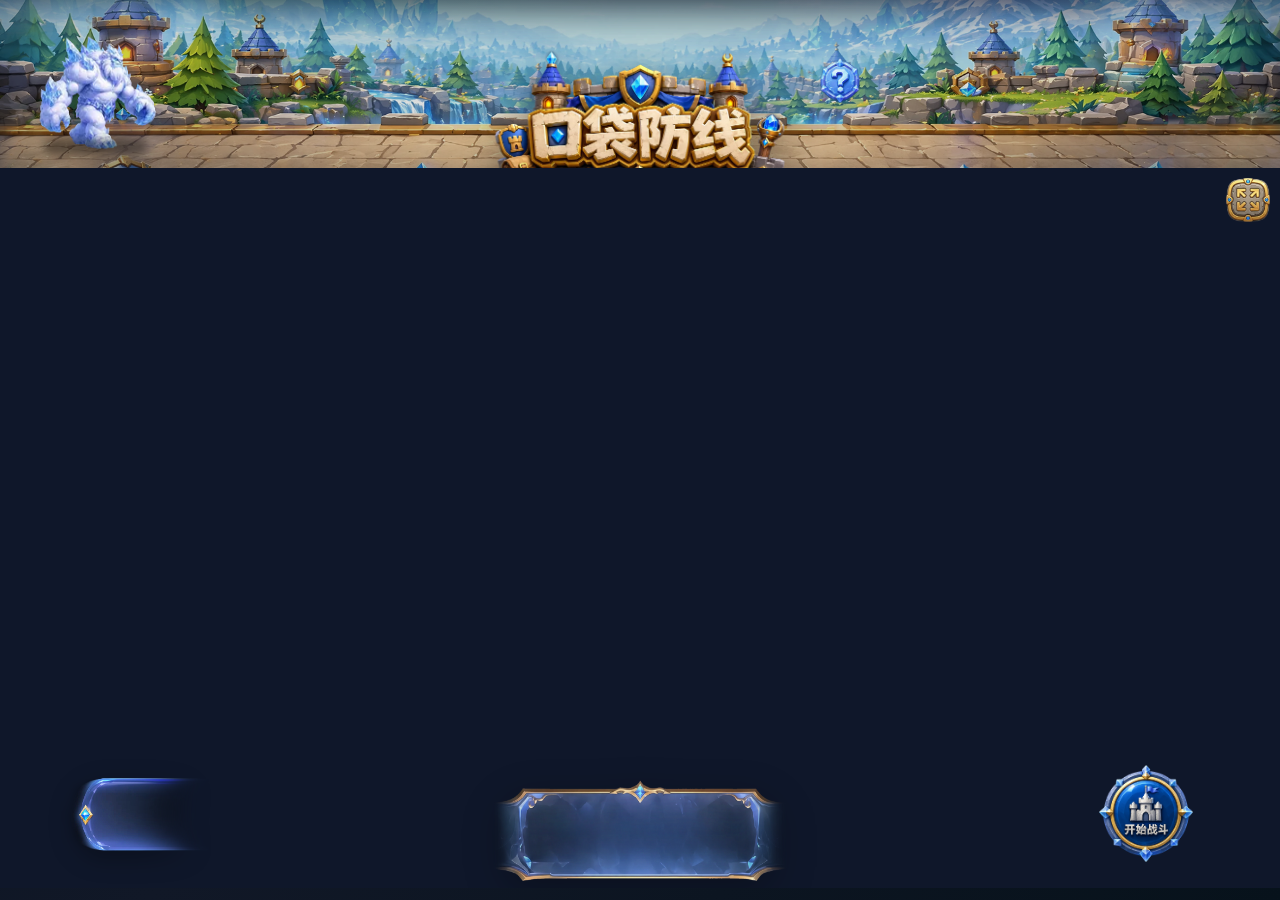
==== commit fe571310: "Add files via upload" ====
--- a/index.html
+++ b/index.html
@@ -14,13 +14,38 @@
 <body>
   <main class="shell">
     <div class="rotate-tip" aria-hidden="true">请横屏游玩</div>
-    <header class="topbar compact-topbar">
-      <div class="title-wrap">
-        <div id="titleRunner" class="title-runner" aria-hidden="true"></div>
-        <img class="game-title-logo" src="./assets/ui/title/game_title_logo.webp?v=20260529-portal-both-fixed-v26" alt="口袋防线" />
-        <button id="helpBtn" class="help-button" type="button" aria-label="玩法说明">?</button>
-      </div>
-    </header>
+    <div class="app-frame">
+      <header class="topbar compact-topbar">
+        <div class="title-wrap">
+          <div id="titleRunner" class="title-runner" aria-hidden="true"></div>
+          <img class="game-title-logo" src="./assets/ui/title/game_title_logo.webp?v=20260529-portal-both-fixed-v26" alt="口袋防线" />
+          <button id="helpBtn" class="help-button" type="button" aria-label="玩法说明">?</button>
+        </div>
+      </header>
+
+      <section class="game-card">
+        <div class="battlefield">
+          <button id="fullscreenBtn" class="fullscreen-button" type="button" aria-label="全屏">⛶</button>
+          <canvas id="game" width="1280" height="720"></canvas>
+          <div id="hud" class="hud"></div>
+          <div id="levelSelectPanel" class="level-select-panel is-hidden">
+            <span>关卡</span>
+            <select id="levelSelect" aria-label="选择关卡"></select>
+          </div>
+          <div id="shopCancelZone" class="shop-cancel-zone" aria-hidden="true">拖回商店取消放置</div>
+          <button id="startWaveBtn" class="primary start-wave-float game-art-button button-next-wave">开始下一波</button>
+          <button id="restartBtn" class="primary restart-float game-art-button button-restart" hidden>重玩关卡</button>
+
+          <section class="command-deck">
+            <section class="shop-strip" aria-label="建造道具栏">
+              <div id="shop" class="shop"></div>
+            </section>
+          </section>
+          <div id="goldHud" class="gold-hud" role="button" tabindex="0" aria-label="当前金币，快速点击三次显示或隐藏关卡选择"></div>
+          <div id="towerActionMenu" class="tower-action-menu" hidden></div>
+        </div>
+      </section>
+    </div>
 
     <dialog id="helpDialog" class="help-dialog">
       <form method="dialog" class="help-modal">
@@ -34,29 +59,6 @@
         </ul>
       </form>
     </dialog>
-
-    <section class="game-card">
-      <div class="battlefield">
-        <button id="fullscreenBtn" class="fullscreen-button" type="button" aria-label="全屏">⛶</button>
-        <canvas id="game" width="1280" height="720"></canvas>
-        <div id="hud" class="hud"></div>
-        <div id="levelSelectPanel" class="level-select-panel is-hidden">
-          <span>关卡</span>
-          <select id="levelSelect" aria-label="选择关卡"></select>
-        </div>
-        <div id="shopCancelZone" class="shop-cancel-zone" aria-hidden="true">拖回商店取消放置</div>
-        <button id="startWaveBtn" class="primary start-wave-float game-art-button button-next-wave">开始下一波</button>
-        <button id="restartBtn" class="primary restart-float game-art-button button-restart" hidden>重玩关卡</button>
-
-        <section class="command-deck">
-          <section class="shop-strip" aria-label="建造道具栏">
-            <div id="shop" class="shop"></div>
-          </section>
-        </section>
-        <div id="goldHud" class="gold-hud" role="button" tabindex="0" aria-label="当前金币，快速点击三次显示或隐藏关卡选择"></div>
-        <div id="towerActionMenu" class="tower-action-menu" hidden></div>
-      </div>
-    </section>
   </main>
 
   <script src="./game.js?v=20260529-fullscreen-v1"></script>
--- a/styles.css
+++ b/styles.css
@@ -1,1147 +1,1246 @@
+﻿:root {
+  font-family: Inter, "Microsoft YaHei", system-ui, sans-serif;
+  color: #e5edf8;
+  background: #09111f;
+  color-scheme: dark;
+}
+
+* { box-sizing: border-box; }
+
+body {
+  margin: 0;
+  min-height: 100vh;
+  overflow-x: hidden;
+  background:
+    radial-gradient(circle at 18% 12%, rgba(20, 184, 166, 0.18), transparent 30%),
+    radial-gradient(circle at 82% 18%, rgba(99, 102, 241, 0.2), transparent 28%),
+    linear-gradient(135deg, #07111f, #111827 48%, #07121b);
+}
+
+.shell {
+  width: min(1280px, calc(100vw - 20px));
+  margin: 0 auto;
+  padding: 0 0 16px;
+}
+
+.topbar {
+  display: flex;
+  justify-content: center;
+  gap: 14px;
+  margin-bottom: 0;
+}
+
+.compact-topbar {
+  align-items: center;
+  min-height: min(156px, calc((100vw - 20px) * 0.121875));
+}
+
+.title-wrap {
+  position: relative;
+  display: inline-flex;
+  align-items: center;
+  justify-content: center;
+  gap: 0;
+  width: min(1280px, calc(100vw - 20px));
+  height: min(156px, calc((100vw - 20px) * 0.121875));
+  isolation: isolate;
+  overflow: visible;
+  clip-path: inset(-420px 0 -420px 0);
+}
+
+.title-wrap::before {
+  content: "";
+  position: absolute;
+  left: 50%;
+  bottom: calc(-1 * min(34px, calc((100vw - 20px) * 0.0265625)));
+  width: 100%;
+  height: min(320px, calc((100vw - 20px) * 0.25));
+  transform: translateX(-50%);
+  background: url("./assets/ui/title/title_banner_bg.png?v=20260529-portal-both-fixed-v26") center bottom / 100% auto no-repeat;
+  z-index: 0;
+  pointer-events: none;
+}
+
+.title-runner {
+  --runner-x: 0px;
+  --runner-y: calc(min(18px, calc((100vw - 20px) * 0.0140625)) - min(14px, calc((100vw - 20px) * 0.0109375)));
+  --runner-frame-x: 0;
+  --runner-frame-y: 0;
+  position: absolute;
+  left: 0;
+  top: 0;
+  z-index: 1;
+  width: min(191px, calc((100vw - 20px) * 0.14921875));
+  height: min(154px, calc((100vw - 20px) * 0.1203125));
+  transform: translate(var(--runner-x), var(--runner-y));
+  background-image: url("./assets/ui/title/title_runner_walk.png?v=20260529-portal-both-fixed-v26");
+  background-size: 600% 600%;
+  background-position: calc(var(--runner-frame-x) * 20%) calc(var(--runner-frame-y) * 20%);
+  background-repeat: no-repeat;
+  pointer-events: none;
+  opacity: 1;
+}
+
+.title-runner::after {
+  content: "";
+  position: absolute;
+  left: 23%;
+  bottom: 4%;
+  width: 54%;
+  height: 10%;
+  border-radius: 999px;
+  background: rgba(0, 0, 0, 0.42);
+  filter: blur(4px);
+  transform: translateY(18%);
+  z-index: -1;
+  pointer-events: none;
+}
+
+.title-runner.is-visible {
+  opacity: 1;
+}
+
+.title-runner.is-action {
+  background-image: url("./assets/ui/title/title_runner_action.png?v=20260529-portal-both-fixed-v26");
+}
+
+.game-title-logo {
+  position: relative;
+  z-index: 2;
+  display: block;
+  width: min(840px, calc((100vw - 20px) * 0.65625));
+  height: min(173px, calc((100vw - 20px) * 0.13515625));
+  object-fit: contain;
+  transform: translateY(min(35px, calc((100vw - 20px) * 0.02734375)));
+  filter: drop-shadow(0 min(10px, calc((100vw - 20px) * 0.0078125)) min(18px, calc((100vw - 20px) * 0.0140625)) rgba(0, 0, 0, 0.42));
+}
+
+h1 {
+  margin: 0;
+  font-size: clamp(22px, 2.7vw, 34px);
+  line-height: 1;
+  letter-spacing: 0.02em;
+}
+
+.help-button {
+  position: absolute;
+  left: calc(50% + min(200px, calc((100vw - 20px) * 0.15625)));
+  top: min(46px, calc((100vw - 20px) * 0.0359375));
+  right: auto;
+  bottom: auto;
+  width: min(45px, calc((100vw - 20px) * 0.03515625));
+  height: min(45px, calc((100vw - 20px) * 0.03515625));
+  padding: 0;
+  border: 0;
+  border-radius: 0;
+  color: transparent;
+  background: url("./assets/ui/buttons/image037.png?v=20260529-portal-both-fixed-v26") center / contain no-repeat;
+  box-shadow: none;
+  font-size: 0;
+  line-height: 0;
+  transform: translateX(-50%);
+  animation: helpButtonFloat 1.8s ease-in-out infinite;
+  z-index: 3;
+}
+
+.help-button:hover {
+  transform: translateX(-50%);
+  animation-play-state: running;
+}
+
+@keyframes helpButtonFloat {
+  0%, 100% { transform: translateX(-50%) translateY(0); }
+  50% { transform: translateX(-50%) translateY(calc(-1 * min(10px, calc((100vw - 20px) * 0.0078125)))); }
+}
+
+.help-dialog {
+  width: min(520px, calc(100vw - 40px));
+  border: 1px solid rgba(94, 234, 212, 0.35);
+  border-radius: 20px;
+  padding: 0;
+  color: #e5edf8;
+  background: rgba(8, 13, 25, 0.96);
+  box-shadow: 0 28px 100px rgba(0, 0, 0, 0.58);
+}
+
+.help-dialog::backdrop {
+  background: rgba(2, 6, 23, 0.62);
+  backdrop-filter: blur(3px);
+}
+
+.help-modal {
+  position: relative;
+  padding: 22px 24px 24px;
+}
+
+.help-modal h2 {
+  margin-bottom: 12px;
+  color: #67e8f9;
+}
+
+.help-modal p,
+.help-modal li {
+  color: #c8d5e6;
+  line-height: 1.65;
+}
+
+.dialog-close {
+  position: absolute;
+  right: 12px;
+  top: 12px;
+  width: 30px;
+  height: 30px;
+  padding: 0;
+  border-radius: 999px;
+  color: #dffcff;
+  background: rgba(148, 163, 184, 0.14);
+  border: 1px solid rgba(148, 163, 184, 0.18);
+  font-size: 18px;
+}
+
+code {
+  padding: 2px 6px;
+  border-radius: 7px;
+  background: rgba(148, 163, 184, 0.16);
+  color: #a7f3d0;
+}
+
+.game-card {
+  position: relative;
+  z-index: 2;
+  display: block;
+  margin-top: 24px;
+  padding: 8px;
+  border-radius: 20px;
+  border: 1px solid rgba(148, 163, 184, 0.22);
+  background: rgba(8, 13, 25, 0.82);
+  box-shadow: 0 28px 90px rgba(0, 0, 0, 0.44);
+}
+
+.battlefield {
+  position: relative;
+  width: 100%;
+  aspect-ratio: 16 / 9;
+  border-radius: 18px;
+  overflow: hidden;
+}
+
+canvas {
+  display: block;
+  width: 100%;
+  height: 100%;
+  aspect-ratio: 16 / 9;
+  object-fit: contain;
+  border-radius: 18px;
+  background: #0f172a;
+}
+
+.level-select-panel {
+  position: absolute;
+  right: 14px;
+  top: 14px;
+  z-index: 5;
+  display: inline-flex;
+  align-items: center;
+  gap: 8px;
+  padding: 8px 10px;
+  border-radius: 14px;
+  border: 1px solid rgba(148, 163, 184, 0.26);
+  background: rgba(8, 13, 25, 0.22);
+  box-shadow: 0 12px 28px rgba(0, 0, 0, 0.22);
+  backdrop-filter: blur(8px);
+  color: #dffcff;
+  font-size: 13px;
+  font-weight: 900;
+  letter-spacing: 0.04em;
+}
+
+.level-select-panel span {
+  color: #bae6fd;
+  text-shadow: 0 1px 4px rgba(2, 6, 23, 0.8);
+  white-space: nowrap;
+}
+
+.level-select-panel select {
+  min-width: 72px;
+  width: 86px;
+  height: 28px;
+  padding: 0 22px 0 8px;
+  border-radius: 10px;
+  border: 1px solid rgba(94, 234, 212, 0.30);
+  color: #e0f2fe;
+  background: rgba(15, 23, 42, 0.72);
+  outline: none;
+  font: inherit;
+  font-size: 11px;
+  cursor: pointer;
+}
+
+.level-select-panel select:hover,
+.level-select-panel select:focus {
+  border-color: rgba(103, 232, 249, 0.72);
+  box-shadow: 0 0 0 2px rgba(103, 232, 249, 0.12);
+}
+
+.level-select-panel.is-hidden {
+  display: none;
+}
+
+.hud {
+  display: none;
+}
+
+.hud span {
+  display: inline-flex;
+  align-items: center;
+  gap: 4px;
+  white-space: nowrap;
+}
+
+.hud b {
+  color: #fde68a;
+  font-size: 16px;
+}
+
+.command-deck {
+  position: absolute;
+  left: 50%;
+  bottom: 0;
+  z-index: 4;
+  display: grid;
+  grid-template-columns: 430px;
+  gap: 0;
+  align-items: stretch;
+  justify-content: center;
+  max-width: calc(100% - 320px);
+  padding: 0;
+  border-radius: 20px;
+  border: 0;
+  background: transparent;
+  box-shadow: none;
+  backdrop-filter: none;
+  transform: translateX(-50%);
+  transition: opacity 0.18s ease, transform 0.18s ease, visibility 0.18s ease;
+}
+
+.command-deck.is-hidden,
+.command-deck.is-drag-hidden {
+  opacity: 0;
+  visibility: hidden;
+  pointer-events: none;
+  transform: translateX(-50%) translateY(14px);
+}
+
+.panel {
+  position: relative;
+  border-radius: 20px;
+  width: 430px;
+  min-height: 178px;
+  padding: 18px 22px 18px;
+  border: 0;
+  background: transparent;
+  box-shadow: none;
+  backdrop-filter: none;
+  overflow: visible;
+}
+
+.panel::before {
+  content: "";
+  position: absolute;
+  inset: -8px;
+  z-index: -1;
+  border-radius: 24px;
+  background-repeat: no-repeat;
+  background-position: center;
+  background-size: contain;
+  filter: drop-shadow(0 12px 22px rgba(0, 0, 0, 0.32));
+  pointer-events: none;
+}
+
+.shop-panel {
+  padding-left: 22px;
+  padding-right: 22px;
+  display: flex;
+  flex-direction: column;
+}
+
+.shop-panel .shop {
+  flex: 1;
+}
+
+.shop-panel::before {
+  background-image: url("./assets/ui/panels/shop_bar_background.png");
+}
+
+.inventory-panel {
+  padding-right: 20px;
+}
+
+.inventory-panel::before {
+  background-image: url("./assets/ui/panels/shop_bar_background.png");
+}
+
+.section-title {
+  display: flex;
+  justify-content: space-between;
+  align-items: center;
+  gap: 10px;
+  margin: 14px 0 8px;
+}
+
+.shop-actions {
+  display: flex;
+  gap: 8px;
+  align-items: center;
+  flex-wrap: nowrap;
+}
+
+.inventory-actions {
+  display: none;
+}
+
+.gold-badge {
+  display: inline-flex;
+  align-items: center;
+  justify-content: flex-end;
+  width: 98px;
+  height: 27px;
+  padding: 0 9px 0 55px;
+  border-radius: 0;
+  color: #fff7ed;
+  background: url("./assets/ui/panels/gold_hud_panel.png") left -25px center / contain no-repeat;
+  border: 0;
+  font-size: 13px;
+  font-weight: 900;
+  white-space: nowrap;
+  text-shadow: 0 2px 3px rgba(75, 35, 6, 0.9), 0 0 5px rgba(0, 0, 0, 0.55);
+}
+
+.coin-count {
+  transform: translateY(1px);
+}
+
+.gold-badge b {
+  color: #fde68a;
+  font-size: 16px;
+}
+
+h2 {
+  margin: 0;
+  font-size: 18px;
+  color: #f8fafc;
+  text-shadow: 0 2px 4px rgba(40, 25, 12, 0.75), 0 0 8px rgba(15, 23, 42, 0.65);
+}
+
+button {
+  border: 0;
+  border-radius: 12px;
+  padding: 10px 14px;
+  font-weight: 800;
+  color: #06111f;
+  background: #5eead4;
+  cursor: pointer;
+}
+
+button:hover { transform: translateY(-1px); }
+button:disabled { opacity: 0.45; cursor: not-allowed; }
+.game-art-button:disabled,
+.deck-toggle:disabled,
+.ghost:disabled,
+.small-danger:disabled { transform: none; }
+
+.ghost,
+.small-danger {
+  position: relative;
+  display: inline-flex;
+  align-items: center;
+  justify-content: center;
+  gap: 6px;
+  width: 141px;
+  height: 57px;
+  padding: 0 12px;
+  color: #fff7ed;
+  background: linear-gradient(180deg, rgba(244, 205, 126, 0.95), rgba(142, 85, 34, 0.95));
+  border: 0;
+  font-size: 15px;
+  font-weight: 900;
+  text-shadow: 0 2px 3px rgba(50, 24, 8, 0.85), 0 0 5px rgba(0, 0, 0, 0.52);
+}
+
+.action-label {
+  line-height: 1;
+}
+
+.action-cost {
+  display: inline-flex;
+  align-items: center;
+  gap: 1px;
+  color: #fff2a6;
+  line-height: 1;
+}
+
+.mini-coin {
+  display: inline-block;
+  width: 16px;
+  height: 16px;
+  flex: 0 0 16px;
+  border-radius: 999px;
+  background:
+    radial-gradient(circle at 35% 30%, #fff7a8 0 12%, transparent 13%),
+    radial-gradient(circle at 50% 52%, #ffd84d 0 42%, #f5a70a 62%, #b86603 100%);
+  border: 1px solid rgba(112, 57, 0, 0.35);
+  box-shadow: inset 0 1px 2px rgba(255,255,255,0.55), 0 1px 2px rgba(0,0,0,0.45);
+}
+
+.ghost:disabled,
+.small-danger:disabled {
+  opacity: 0.55;
+}
+
+.primary {
+  width: 100%;
+  background: linear-gradient(135deg, #34d399, #67e8f9);
+  font-size: 17px;
+}
+
+.start-wave-float {
+  position: absolute;
+  right: -34px;
+  bottom: 5px;
+  width: 249px;
+  height: 99px;
+  min-width: 0;
+  padding: 0;
+  border: 0;
+  background: transparent;
+  background-position: right center;
+  box-shadow: none;
+  z-index: 6;
+  transform-origin: 50% 50%;
+}
+
+.danger {
+  color: #fee2e2;
+  background: transparent;
+  border: 0;
+}
+
+.small-danger {
+  width: 141px;
+  height: 57px;
+  padding: 0 12px;
+  font-size: 15px;
+}
+
+.shop {
+  display: grid;
+  grid-template-columns: repeat(3, 1fr);
+  grid-template-rows: 86px;
+  gap: 9px;
+  min-height: 86px;
+  align-content: center;
+  align-items: center;
+}
+
+.shop-card {
+  position: relative;
+  display: grid;
+  grid-template-columns: 1fr;
+  grid-template-rows: 50px auto;
+  gap: 4px;
+  justify-items: center;
+  align-items: center;
+  align-self: center;
+  padding: 7px 6px;
+  border-radius: 14px;
+  background: rgba(2, 6, 23, 0.34);
+  border: 1px solid rgba(148, 163, 184, 0.14);
+  cursor: pointer;
+  min-height: 86px;
+  text-align: center;
+}
+
+.shop-card:hover { border-color: rgba(94, 234, 212, 0.5); }
+
+.shop-card.selected {
+  border-color: rgba(250, 204, 21, 0.86);
+  box-shadow: 0 0 0 2px rgba(250, 204, 21, 0.22), 0 0 18px rgba(250, 204, 21, 0.25);
+}
+
+.shop-card-empty {
+  cursor: default;
+  opacity: 0.38;
+  background: rgba(2, 6, 23, 0.18);
+  border-style: dashed;
+}
+
+.shop-card-empty:hover {
+  border-color: rgba(148, 163, 184, 0.14);
+}
+
+.icon {
+  display: grid;
+  place-items: center;
+  width: 42px;
+  height: 42px;
+  border-radius: 12px;
+  font-weight: 900;
+  color: #06111f;
+  user-select: none;
+}
+
+.tower-icon {
+  position: relative;
+  overflow: hidden;
+  background:
+    radial-gradient(circle at 50% 35%, color-mix(in srgb, var(--tower-color) 28%, transparent), transparent 58%),
+    rgba(2, 6, 23, 0.32);
+  border: 1px solid color-mix(in srgb, var(--tower-color) 42%, transparent);
+}
+
+.tower-icon img {
+  display: block;
+  max-width: 118%;
+  max-height: 128%;
+  object-fit: contain;
+  object-position: center bottom;
+  filter: drop-shadow(0 4px 4px rgba(0, 0, 0, 0.42));
+  pointer-events: none;
+}
+
+.shop-icon {
+  width: 48px;
+  height: 48px;
+}
+
+.inventory-icon {
+  width: 46px;
+  height: 46px;
+  border-radius: 12px;
+}
+
+.inventory-icon img {
+  max-width: 126%;
+  max-height: 136%;
+}
+
+.shop-card h3 {
+  margin: 0;
+  font-size: 13px;
+  line-height: 1.15;
+}
+
+.shop-card p {
+  position: absolute;
+  left: 0;
+  bottom: calc(100% + 8px);
+  z-index: 20;
+  width: 230px;
+  margin: 0;
+  padding: 9px 10px;
+  color: #e5edf8;
+  font-size: 12px;
+  line-height: 1.45;
+  border-radius: 12px;
+  border: 1px solid rgba(103, 232, 249, 0.34);
+  background: rgba(2, 6, 23, 0.92);
+  box-shadow: 0 16px 36px rgba(0, 0, 0, 0.38);
+  opacity: 0;
+  visibility: hidden;
+  pointer-events: none;
+  transform: translateY(6px);
+  transition: opacity 0.15s ease 1s, transform 0.15s ease 1s, visibility 0.15s ease 1s;
+}
+
+.shop-card:hover p,
+.shop-card:focus-within p {
+  opacity: 1;
+  visibility: visible;
+  transform: translateY(0);
+}
+
+.cost {
+  color: #fde68a;
+  font-weight: 900;
+}
+
+.inventory {
+  display: grid;
+  grid-template-columns: repeat(5, 1fr);
+  grid-template-rows: repeat(2, 1fr);
+  gap: 7px;
+  justify-content: stretch;
+  align-items: start;
+  padding-top: 6px;
+}
+
+.slot {
+  display: grid;
+  place-items: center;
+  position: relative;
+  width: 100%;
+  min-width: 48px;
+  aspect-ratio: 1 / 1;
+  border-radius: 14px;
+  border: 1px dashed rgba(148, 163, 184, 0.32);
+  background: rgba(2, 6, 23, 0.45);
+  cursor: grab;
+  padding: 4px 0 0;
+  color: inherit;
+  touch-action: none;
+}
+
+.slot .tower-icon {
+  transform: translateY(3px);
+}
+.slot:focus-visible {
+  outline: 0;
+}
+
+.slot.selected {
+  outline: 3px solid #5eead4;
+  outline-offset: 2px;
+}
+
+.slot.drag-over,
+.slot.drag-return-preview {
+  outline: 3px solid #facc15;
+  outline-offset: 2px;
+  border-color: #facc15;
+}
+
+.slot.drag-return-preview {
+  background: rgba(250, 204, 21, 0.16);
+}
+
+.slot.drag-return-preview .tower-icon {
+  opacity: 0.62;
+  filter: saturate(1.25) drop-shadow(0 0 10px rgba(250, 204, 21, 0.72));
+}
+
+canvas:focus,
+canvas:focus-visible {
+  outline: 0;
+}
+
+canvas.drag-over {
+  outline: none;
+  border-color: transparent;
+}
+
+.slot.locked {
+  cursor: not-allowed;
+  opacity: 0.72;
+}
+
+.slot .level {
+  position: absolute;
+  right: 4px;
+  bottom: 3px;
+  padding: 1px 5px;
+  border-radius: 999px;
+  background: rgba(2, 6, 23, 0.7);
+  color: #fff;
+  font-size: 11px;
+  font-weight: 900;
+}
+
+.message {
+  min-height: 0;
+  margin: 9px 0 0;
+  color: #b9c8dc;
+  line-height: 1.45;
+  font-size: 13px;
+}
+
+.inventory-message {
+  display: none;
+}
+
+body.dragging .slot,
+body.dragging canvas {
+  transition: outline-color 0.12s ease, border-color 0.12s ease;
+}
+
+@media (max-width: 1180px) {
+  .topbar { flex-direction: column; }
+  .command-deck {
+    grid-template-columns: minmax(220px, 280px) minmax(320px, 1fr);
+    max-width: calc(100% - 160px);
+  }
+}
+
+@media (max-width: 760px) {
+  .help-button { top: 12px; }
+  .start-wave-float {
+    right: 10px;
+    bottom: 10px;
+    min-width: 112px;
+    padding: 9px 12px;
+    font-size: 14px;
+  }
+  .command-deck {
+    left: 50%;
+    right: auto;
+    bottom: 0;
+    grid-template-columns: minmax(300px, 430px);
+    max-width: calc(100% - 24px);
+    transform: translateX(-50%);
+  }
+  .shop-panel {
+    border-right: 0;
+    border-bottom: 0;
+    padding: 18px 22px 18px;
+  }
+  .shop { grid-template-columns: repeat(2, minmax(0, 1fr)); }
+}
+
+.drag-tooltip {
+  position: fixed;
+  z-index: 9999;
+  max-width: 280px;
+  padding: 8px 10px;
+  border-radius: 12px;
+  color: #ecfeff;
+  background: rgba(6, 24, 44, 0.92);
+  border: 1px solid rgba(94, 234, 212, 0.55);
+  box-shadow: 0 12px 32px rgba(0, 0, 0, 0.42);
+  font: 900 13px/1.35 "Microsoft YaHei", sans-serif;
+  pointer-events: none;
+  opacity: 0;
+  visibility: hidden;
+  transform: translateZ(0);
+  transition: opacity 0.08s ease;
+}
+
+.drag-tooltip.is-bad {
+  color: #fee2e2;
+  border-color: rgba(248, 113, 113, 0.72);
+  background: rgba(69, 10, 10, 0.92);
+}
+
+.drag-ghost {
+  position: fixed;
+  z-index: 10000;
+  width: 54px;
+  height: 54px;
+  transform: translate(-50%, -50%);
+  pointer-events: none;
+  opacity: 0.78;
+  background: transparent !important;
+  border: 0 !important;
+  overflow: visible;
+  filter: drop-shadow(0 10px 18px rgba(0, 0, 0, 0.45));
+}
+
+.drag-ghost img {
+  max-width: 132%;
+  max-height: 142%;
+}
+
+.drag-ghost .level {
+  position: absolute;
+  right: -2px;
+  bottom: -2px;
+  padding: 1px 5px;
+  border-radius: 999px;
+  background: rgba(2, 6, 23, 0.78);
+  color: #fff;
+  font-size: 11px;
+  font-weight: 900;
+}
+
+.game-art-button {
+  appearance: none;
+  -webkit-appearance: none;
+  color: transparent;
+  text-shadow: none;
+  background-color: transparent;
+  background-repeat: no-repeat;
+  background-position: center;
+  background-size: contain;
+  border: 0 !important;
+  outline: 0;
+  border-radius: 0;
+  box-shadow: none !important;
+  font-size: 0;
+  line-height: 0;
+  overflow: visible;
+  mix-blend-mode: normal;
+  transition: transform 0.12s ease, filter 0.12s ease;
+  cursor: pointer;
+}
+
+.game-art-button:hover:not(:disabled) {
+  filter: brightness(1.16) saturate(1.08) drop-shadow(0 0 10px rgba(255, 244, 179, 0.55)) drop-shadow(0 10px 14px rgba(0, 0, 0, 0.28));
+}
+
+.game-art-button:active:not(:disabled) {
+  transform: scale(0.9);
+  filter: brightness(0.96) drop-shadow(0 4px 7px rgba(0, 0, 0, 0.22));
+}
+
+.game-art-button.button-start:hover:not(:disabled),
+.game-art-button.button-pause:hover:not(:disabled) {
+  filter: brightness(1.16) saturate(1.08) drop-shadow(0 0 10px rgba(255, 244, 179, 0.55)) drop-shadow(0 10px 14px rgba(0, 0, 0, 0.28));
+}
+
+.game-art-button.button-start:active:not(:disabled),
+.game-art-button.button-pause:active:not(:disabled) {
+  transform: scale(0.9);
+}
+
+.button-next-wave {
+  background-image: url('./assets/ui/buttons/button_battle_start.png?v=20260529-ui-buttons-restored');
+}
+
+.button-pause,
+.button-start {
+  background-size: contain;
+}
+
+.button-restart {
+  background-image: url('./assets/ui/buttons/button_restart_level.png?v=20260601-fail-restart-old-v1');
+}
+
+.button-restart.is-quick-restart {
+  background-image: url('./assets/ui/buttons/3.png?v=20260601-ui-icons-v1');
+}
+
+.button-pause {
+  background-image: url('./assets/ui/buttons/button_pause.png?v=20260529-ui-buttons-restored');
+}
+
+.button-start {
+  background-image: url('./assets/ui/buttons/button_battle_start.png?v=20260529-ui-buttons-restored');
+}
+
+.restart-float {
+  position: absolute;
+  right: 50%;
+  top: calc(50% + 60px);
+  transform: translateX(50%);
+  transform-origin: 50% 50%;
+  width: 312px;
+  height: 120px;
+  min-height: 0;
+  padding: 0;
+  font-size: 0;
+  z-index: 8;
+  box-shadow: none;
+}
+
+.restart-float:hover:not(:disabled) {
+  transform: translateX(50%);
+  filter: brightness(1.16) saturate(1.08) drop-shadow(0 0 10px rgba(255, 244, 179, 0.55)) drop-shadow(0 10px 14px rgba(0, 0, 0, 0.28));
+}
+
+.restart-float:active:not(:disabled) {
+  transform: translateX(50%) scale(0.9);
+}
+
+.restart-float.is-quick-restart {
+  right: 94px;
+  top: 10px;
+  bottom: auto;
+  transform: none;
+  width: 44px;
+  height: 44px;
+  z-index: 20;
+}
+
+.restart-float.is-quick-restart:hover:not(:disabled) {
+  transform: scale(1.05);
+}
+
+.restart-float.is-quick-restart:active:not(:disabled) {
+  transform: scale(0.9);
+}
+
+body.is-fullscreen .restart-float.is-quick-restart {
+  top: max(8px, env(safe-area-inset-top));
+  right: calc(max(8px, env(safe-area-inset-right)) + 84px);
+}
+
+.deck-toggle,
+.deck-expand,
+.deck-collapse {
+  display: none !important;
+}
+
+.deck-toggle:hover {
+  filter: brightness(1.12) drop-shadow(0 0 8px rgba(255, 244, 179, 0.4));
+  transform: none;
+}
+
+.deck-toggle:active {
+  transform: scale(0.94);
+}
+
+.deck-collapse {
+  right: -42px;
+  top: 50%;
+  transform: translateY(-50%);
+}
+
+.deck-collapse:hover {
+  transform: translateY(-50%);
+}
+
+.deck-collapse:active {
+  transform: translateY(-50%) scale(0.94);
+}
+
+.deck-expand {
+  left: 0;
+  bottom: 64px;
+  width: 50px;
+  height: 86px;
+  border-radius: 0;
+  background: linear-gradient(180deg, rgba(244, 205, 126, 0.95), rgba(142, 85, 34, 0.95));
+  opacity: 0;
+  visibility: hidden;
+  pointer-events: none;
+  transform: translateX(0);
+  transition: opacity 0.18s ease, visibility 0.18s ease, transform 0.18s ease;
+}
+
+.battlefield.deck-collapsed .deck-expand {
+  opacity: 1;
+  visibility: visible;
+  pointer-events: auto;
+  transform: translateX(0);
+}
+
+.command-deck.is-collapsed {
+  opacity: 1;
+  visibility: visible;
+  pointer-events: auto;
+  transform: translateX(-50%);
+}
+
+.command-deck.is-collapsed.is-hidden,
+.command-deck.is-collapsed.is-drag-hidden {
+  transform: translateX(-50%) translateY(14px);
+}
+
+
+
+
+/* 20260602: app-frame unified stage - 1280x876 windowed, 1280x720 fullscreen */
 :root {
-  font-family: Inter, "Microsoft YaHei", system-ui, sans-serif;
-  color: #e5edf8;
-  background: #09111f;
-  color-scheme: dark;
-}
-
-* { box-sizing: border-box; }
+  --logic-w: 1280;
+  --title-h: 156;
+  --game-h: 720;
+}
 
 body {
+  overflow: hidden;
+}
+
+.shell {
+  width: 100vw;
+  height: 100vh;
+  height: 100dvh;
   margin: 0;
-  min-height: 100vh;
-  overflow-x: hidden;
-  background:
-    radial-gradient(circle at 18% 12%, rgba(20, 184, 166, 0.18), transparent 30%),
-    radial-gradient(circle at 82% 18%, rgba(99, 102, 241, 0.2), transparent 28%),
-    linear-gradient(135deg, #07111f, #111827 48%, #07121b);
-}
-
-.shell {
-  width: min(1280px, calc(100vw - 20px));
-  margin: 0 auto;
-  padding: 0 0 16px;
-}
-
-.topbar {
-  display: flex;
-  justify-content: center;
-  gap: 14px;
-  margin-bottom: 0;
-}
-
-.compact-topbar {
-  align-items: center;
-  min-height: min(156px, calc((100vw - 20px) * 0.121875));
-}
-
+  padding: 0;
+  display: grid;
+  place-items: center;
+  overflow: hidden;
+}
+
+.app-frame {
+  position: relative;
+  width: min(100vw, calc(100vh * 1280 / 876));
+  height: min(100vh, calc(100vw * 876 / 1280));
+  width: min(100vw, calc(100dvh * 1280 / 876));
+  height: min(100dvh, calc(100vw * 876 / 1280));
+  display: grid;
+  grid-template-rows: calc(100% * 156 / 876) 1fr;
+  overflow: visible;
+}
+
+.topbar,
+.compact-topbar,
 .title-wrap {
   position: relative;
-  display: inline-flex;
+  width: 100% !important;
+  height: 100% !important;
+  min-height: 0 !important;
+  margin: 0 !important;
+  padding: 0 !important;
+  display: flex;
   align-items: center;
   justify-content: center;
-  gap: 0;
-  width: min(1280px, calc(100vw - 20px));
-  height: min(156px, calc((100vw - 20px) * 0.121875));
-  isolation: isolate;
-  overflow: visible;
-  clip-path: inset(-420px 0 -420px 0);
+  overflow: visible !important;
+  clip-path: none !important;
 }
 
 .title-wrap::before {
-  content: "";
+  left: 50% !important;
+  bottom: calc(-100% * 34 / 156) !important;
+  width: 100% !important;
+  height: calc(100% * 320 / 156) !important;
+  transform: translateX(-50%) !important;
+  background-size: 100% auto !important;
+}
+
+.title-runner {
+  width: calc(100% * 191 / 1280) !important;
+  height: calc(100% * 154 / 156) !important;
+  top: 0 !important;
+  --runner-y: calc(-100% * 8 / 156) !important;
+}
+
+.game-title-logo {
+  width: calc(100% * 840 / 1280) !important;
+  height: calc(100% * 173 / 156) !important;
+  transform: translateY(calc(100% * 35 / 156)) !important;
+}
+
+.help-button {
+  left: calc(50% + (100% * 200 / 1280)) !important;
+  top: calc(100% * 46 / 156) !important;
+  width: calc(100% * 45 / 1280) !important;
+  height: calc(100% * 45 / 156) !important;
+}
+
+.game-card {
+  width: 100% !important;
+  height: 100% !important;
+  margin: 0 !important;
+  padding: 0 !important;
+  border: 0 !important;
+  border-radius: 0 !important;
+  background: transparent !important;
+  box-shadow: none !important;
+}
+
+.battlefield {
+  --stage-scale: 1;
+  --ui-bottom: 12px;
+  --ui-edge: 12px;
+  position: relative;
+  width: 100% !important;
+  height: 100% !important;
+  aspect-ratio: 16 / 9;
+  border-radius: 0 !important;
+  overflow: hidden;
+}
+
+canvas {
+  width: 100% !important;
+  height: 100% !important;
+  border-radius: 0 !important;
+}
+
+body.is-fullscreen,
+body.is-mobile-game-fullscreen {
+  background: #050b16;
+}
+
+body.is-fullscreen .app-frame,
+body.is-mobile-game-fullscreen .app-frame {
+  width: min(100vw, calc(100vh * 16 / 9));
+  height: min(100vh, calc(100vw * 9 / 16));
+  width: min(100vw, calc(100dvh * 16 / 9));
+  height: min(100dvh, calc(100vw * 9 / 16));
+  grid-template-rows: 1fr;
+}
+
+body.is-fullscreen .topbar,
+body.is-fullscreen .compact-topbar,
+body.is-mobile-game-fullscreen .topbar,
+body.is-mobile-game-fullscreen .compact-topbar {
+  display: none !important;
+}
+
+.fullscreen-button {
   position: absolute;
-  left: 50%;
-  bottom: calc(-1 * min(34px, calc((100vw - 20px) * 0.0265625)));
-  width: 100%;
-  height: min(320px, calc((100vw - 20px) * 0.25));
-  transform: translateX(-50%);
-  background: url("./assets/ui/title/title_banner_bg.png?v=20260529-portal-both-fixed-v26") center bottom / 100% auto no-repeat;
-  z-index: 0;
-  pointer-events: none;
-}
-
-.title-runner {
-  --runner-x: 0px;
-  --runner-y: calc(min(18px, calc((100vw - 20px) * 0.0140625)) - min(14px, calc((100vw - 20px) * 0.0109375)));
-  --runner-frame-x: 0;
-  --runner-frame-y: 0;
-  position: absolute;
-  left: 0;
-  top: 0;
-  z-index: 1;
-  width: min(191px, calc((100vw - 20px) * 0.14921875));
-  height: min(154px, calc((100vw - 20px) * 0.1203125));
-  transform: translate(var(--runner-x), var(--runner-y));
-  background-image: url("./assets/ui/title/title_runner_walk.png?v=20260529-portal-both-fixed-v26");
-  background-size: 600% 600%;
-  background-position: calc(var(--runner-frame-x) * 20%) calc(var(--runner-frame-y) * 20%);
-  background-repeat: no-repeat;
-  pointer-events: none;
-  opacity: 1;
-}
-
-.title-runner::after {
-  content: "";
-  position: absolute;
-  left: 23%;
-  bottom: 4%;
-  width: 54%;
-  height: 10%;
-  border-radius: 999px;
-  background: rgba(0, 0, 0, 0.42);
-  filter: blur(4px);
-  transform: translateY(18%);
-  z-index: -1;
-  pointer-events: none;
-}
-
-.title-runner.is-visible {
-  opacity: 1;
-}
-
-.title-runner.is-action {
-  background-image: url("./assets/ui/title/title_runner_action.png?v=20260529-portal-both-fixed-v26");
-}
-
-.game-title-logo {
-  position: relative;
-  z-index: 2;
+  right: 10px;
+  top: 10px;
+  z-index: 40;
+  width: 44px;
+  height: 44px;
   display: block;
-  width: min(840px, calc((100vw - 20px) * 0.65625));
-  height: min(173px, calc((100vw - 20px) * 0.13515625));
-  object-fit: contain;
-  transform: translateY(min(35px, calc((100vw - 20px) * 0.02734375)));
-  filter: drop-shadow(0 min(10px, calc((100vw - 20px) * 0.0078125)) min(18px, calc((100vw - 20px) * 0.0140625)) rgba(0, 0, 0, 0.42));
-}
-
-h1 {
-  margin: 0;
-  font-size: clamp(22px, 2.7vw, 34px);
-  line-height: 1;
-  letter-spacing: 0.02em;
-}
-
-.help-button {
-  position: absolute;
-  left: calc(50% + min(200px, calc((100vw - 20px) * 0.15625)));
-  top: min(46px, calc((100vw - 20px) * 0.0359375));
-  right: auto;
-  bottom: auto;
-  width: min(45px, calc((100vw - 20px) * 0.03515625));
-  height: min(45px, calc((100vw - 20px) * 0.03515625));
   padding: 0;
   border: 0;
-  border-radius: 0;
   color: transparent;
-  background: url("./assets/ui/buttons/image037.png?v=20260529-portal-both-fixed-v26") center / contain no-repeat;
+  background: url('./assets/ui/buttons/1.png?v=20260601-ui-icons-v1') center / contain no-repeat;
   box-shadow: none;
   font-size: 0;
   line-height: 0;
-  transform: translateX(-50%);
-  animation: helpButtonFloat 1.8s ease-in-out infinite;
-  z-index: 3;
-}
-
-.help-button:hover {
-  transform: translateX(-50%);
-  animation-play-state: running;
-}
-
-@keyframes helpButtonFloat {
-  0%, 100% { transform: translateX(-50%) translateY(0); }
-  50% { transform: translateX(-50%) translateY(calc(-1 * min(10px, calc((100vw - 20px) * 0.0078125)))); }
-}
-
-.help-dialog {
-  width: min(520px, calc(100vw - 40px));
-  border: 1px solid rgba(94, 234, 212, 0.35);
-  border-radius: 20px;
+  cursor: pointer;
+  touch-action: none;
+}
+body.is-fullscreen .fullscreen-button,
+body.is-mobile-game-fullscreen .fullscreen-button {
+  background-image: url('./assets/ui/buttons/2.png?v=20260601-ui-icons-v1');
+}
+.fullscreen-button:hover { transform: scale(1.05); filter: brightness(1.12); }
+.fullscreen-button:active { transform: scale(0.92); }
+
+.restart-float.is-quick-restart {
+  position: absolute;
+  right: 58px;
+  top: 10px;
+  bottom: auto;
+  width: 44px;
+  height: 44px;
   padding: 0;
-  color: #e5edf8;
-  background: rgba(8, 13, 25, 0.96);
-  box-shadow: 0 28px 100px rgba(0, 0, 0, 0.58);
-}
-
-.help-dialog::backdrop {
-  background: rgba(2, 6, 23, 0.62);
-  backdrop-filter: blur(3px);
-}
-
-.help-modal {
-  position: relative;
-  padding: 22px 24px 24px;
-}
-
-.help-modal h2 {
-  margin-bottom: 12px;
-  color: #67e8f9;
-}
-
-.help-modal p,
-.help-modal li {
-  color: #c8d5e6;
-  line-height: 1.65;
-}
-
-.dialog-close {
-  position: absolute;
-  right: 12px;
-  top: 12px;
-  width: 30px;
-  height: 30px;
-  padding: 0;
-  border-radius: 999px;
-  color: #dffcff;
-  background: rgba(148, 163, 184, 0.14);
-  border: 1px solid rgba(148, 163, 184, 0.18);
-  font-size: 18px;
-}
-
-code {
-  padding: 2px 6px;
-  border-radius: 7px;
-  background: rgba(148, 163, 184, 0.16);
-  color: #a7f3d0;
-}
-
-.game-card {
-  position: relative;
-  z-index: 2;
-  display: block;
-  margin-top: 24px;
-  padding: 8px;
-  border-radius: 20px;
-  border: 1px solid rgba(148, 163, 184, 0.22);
-  background: rgba(8, 13, 25, 0.82);
-  box-shadow: 0 28px 90px rgba(0, 0, 0, 0.44);
-}
-
-.battlefield {
-  position: relative;
-  width: 100%;
-  aspect-ratio: 16 / 9;
-  border-radius: 18px;
-  overflow: hidden;
-}
-
-canvas {
-  display: block;
-  width: 100%;
-  height: 100%;
-  aspect-ratio: 16 / 9;
-  object-fit: contain;
-  border-radius: 18px;
-  background: #0f172a;
-}
+  transform: none;
+  z-index: 39;
+  background-image: url('./assets/ui/buttons/3.png?v=20260601-ui-icons-v1');
+}
+.restart-float.is-quick-restart:hover:not(:disabled) { transform: scale(1.05); }
+.restart-float.is-quick-restart:active:not(:disabled) { transform: scale(0.9); }
 
 .level-select-panel {
-  position: absolute;
-  right: 14px;
-  top: 14px;
-  z-index: 5;
-  display: inline-flex;
-  align-items: center;
-  gap: 8px;
-  padding: 8px 10px;
-  border-radius: 14px;
-  border: 1px solid rgba(148, 163, 184, 0.26);
-  background: rgba(8, 13, 25, 0.22);
-  box-shadow: 0 12px 28px rgba(0, 0, 0, 0.22);
-  backdrop-filter: blur(8px);
-  color: #dffcff;
-  font-size: 13px;
-  font-weight: 900;
-  letter-spacing: 0.04em;
-}
-
-.level-select-panel span {
-  color: #bae6fd;
-  text-shadow: 0 1px 4px rgba(2, 6, 23, 0.8);
-  white-space: nowrap;
-}
-
-.level-select-panel select {
-  min-width: 72px;
-  width: 86px;
-  height: 28px;
-  padding: 0 22px 0 8px;
-  border-radius: 10px;
-  border: 1px solid rgba(94, 234, 212, 0.30);
-  color: #e0f2fe;
-  background: rgba(15, 23, 42, 0.72);
-  outline: none;
-  font: inherit;
-  font-size: 11px;
-  cursor: pointer;
-}
-
-.level-select-panel select:hover,
-.level-select-panel select:focus {
-  border-color: rgba(103, 232, 249, 0.72);
-  box-shadow: 0 0 0 2px rgba(103, 232, 249, 0.12);
-}
-
-.level-select-panel.is-hidden {
-  display: none;
-}
-
-.hud {
-  display: none;
-}
-
-.hud span {
-  display: inline-flex;
-  align-items: center;
-  gap: 4px;
-  white-space: nowrap;
-}
-
-.hud b {
-  color: #fde68a;
-  font-size: 16px;
-}
+  left: 10px !important;
+  right: auto !important;
+  top: 10px !important;
+}
+.level-select-panel.is-hidden { display: none; }
 
 .command-deck {
   position: absolute;
-  left: 50%;
-  bottom: 0;
+  left: 50% !important;
+  bottom: var(--ui-bottom) !important;
   z-index: 4;
-  display: grid;
-  grid-template-columns: 430px;
-  gap: 0;
-  align-items: stretch;
-  justify-content: center;
-  max-width: calc(100% - 320px);
-  padding: 0;
-  border-radius: 20px;
-  border: 0;
-  background: transparent;
-  box-shadow: none;
-  backdrop-filter: none;
-  transform: translateX(-50%);
-  transition: opacity 0.18s ease, transform 0.18s ease, visibility 0.18s ease;
-}
-
+  display: flex !important;
+  align-items: flex-end !important;
+  justify-content: center !important;
+  width: 430px !important;
+  max-width: none !important;
+  padding: 0 !important;
+  border: 0 !important;
+  background: transparent !important;
+  box-shadow: none !important;
+  transform: translateX(-50%) scale(var(--stage-scale)) !important;
+  transform-origin: 50% 100% !important;
+  pointer-events: none;
+  transition: opacity 0.18s ease, visibility 0.18s ease;
+}
 .command-deck.is-hidden,
 .command-deck.is-drag-hidden {
   opacity: 0;
   visibility: hidden;
   pointer-events: none;
-  transform: translateX(-50%) translateY(14px);
-}
-
-.panel {
+}
+.command-deck .shop-strip,
+.command-deck .shop-card { pointer-events: auto; }
+
+.shop-strip {
   position: relative;
-  border-radius: 20px;
-  width: 430px;
-  min-height: 178px;
-  padding: 18px 22px 18px;
-  border: 0;
-  background: transparent;
-  box-shadow: none;
-  backdrop-filter: none;
-  overflow: visible;
-}
-
-.panel::before {
-  content: "";
-  position: absolute;
-  inset: -8px;
-  z-index: -1;
-  border-radius: 24px;
-  background-repeat: no-repeat;
-  background-position: center;
-  background-size: contain;
-  filter: drop-shadow(0 12px 22px rgba(0, 0, 0, 0.32));
-  pointer-events: none;
-}
-
-.shop-panel {
-  padding-left: 22px;
-  padding-right: 22px;
-  display: flex;
-  flex-direction: column;
-}
-
-.shop-panel .shop {
-  flex: 1;
-}
-
-.shop-panel::before {
-  background-image: url("./assets/ui/panels/shop_bar_background.png");
-}
-
-.inventory-panel {
-  padding-right: 20px;
-}
-
-.inventory-panel::before {
-  background-image: url("./assets/ui/panels/shop_bar_background.png");
-}
-
-.section-title {
-  display: flex;
-  justify-content: space-between;
-  align-items: center;
-  gap: 10px;
-  margin: 14px 0 8px;
-}
-
-.shop-actions {
-  display: flex;
-  gap: 8px;
-  align-items: center;
-  flex-wrap: nowrap;
-}
-
-.inventory-actions {
-  display: none;
-}
-
-.gold-badge {
-  display: inline-flex;
-  align-items: center;
-  justify-content: flex-end;
-  width: 98px;
-  height: 27px;
-  padding: 0 9px 0 55px;
-  border-radius: 0;
-  color: #fff7ed;
-  background: url("./assets/ui/panels/gold_hud_panel.png") left -25px center / contain no-repeat;
-  border: 0;
-  font-size: 13px;
-  font-weight: 900;
-  white-space: nowrap;
-  text-shadow: 0 2px 3px rgba(75, 35, 6, 0.9), 0 0 5px rgba(0, 0, 0, 0.55);
-}
-
-.coin-count {
-  transform: translateY(1px);
-}
-
-.gold-badge b {
-  color: #fde68a;
-  font-size: 16px;
-}
-
-h2 {
-  margin: 0;
-  font-size: 18px;
-  color: #f8fafc;
-  text-shadow: 0 2px 4px rgba(40, 25, 12, 0.75), 0 0 8px rgba(15, 23, 42, 0.65);
-}
-
-button {
-  border: 0;
-  border-radius: 12px;
-  padding: 10px 14px;
-  font-weight: 800;
-  color: #06111f;
-  background: #5eead4;
-  cursor: pointer;
-}
-
-button:hover { transform: translateY(-1px); }
-button:disabled { opacity: 0.45; cursor: not-allowed; }
-.game-art-button:disabled,
-.deck-toggle:disabled,
-.ghost:disabled,
-.small-danger:disabled { transform: none; }
-
-.ghost,
-.small-danger {
-  position: relative;
-  display: inline-flex;
-  align-items: center;
-  justify-content: center;
-  gap: 6px;
-  width: 141px;
-  height: 57px;
-  padding: 0 12px;
-  color: #fff7ed;
-  background: linear-gradient(180deg, rgba(244, 205, 126, 0.95), rgba(142, 85, 34, 0.95));
-  border: 0;
-  font-size: 15px;
-  font-weight: 900;
-  text-shadow: 0 2px 3px rgba(50, 24, 8, 0.85), 0 0 5px rgba(0, 0, 0, 0.52);
-}
-
-.action-label {
-  line-height: 1;
-}
-
-.action-cost {
-  display: inline-flex;
-  align-items: center;
-  gap: 1px;
-  color: #fff2a6;
-  line-height: 1;
-}
-
-.mini-coin {
-  display: inline-block;
-  width: 16px;
-  height: 16px;
-  flex: 0 0 16px;
-  border-radius: 999px;
-  background:
-    radial-gradient(circle at 35% 30%, #fff7a8 0 12%, transparent 13%),
-    radial-gradient(circle at 50% 52%, #ffd84d 0 42%, #f5a70a 62%, #b86603 100%);
-  border: 1px solid rgba(112, 57, 0, 0.35);
-  box-shadow: inset 0 1px 2px rgba(255,255,255,0.55), 0 1px 2px rgba(0,0,0,0.45);
-}
-
-.ghost:disabled,
-.small-danger:disabled {
-  opacity: 0.55;
-}
-
-.primary {
-  width: 100%;
-  background: linear-gradient(135deg, #34d399, #67e8f9);
-  font-size: 17px;
-}
-
-.start-wave-float {
-  position: absolute;
-  right: -34px;
-  bottom: 5px;
-  width: 249px;
-  height: 99px;
-  min-width: 0;
-  padding: 0;
-  border: 0;
-  background: transparent;
-  background-position: right center;
-  box-shadow: none;
-  z-index: 6;
-  transform-origin: 50% 50%;
-}
-
-.danger {
-  color: #fee2e2;
-  background: transparent;
-  border: 0;
-}
-
-.small-danger {
-  width: 141px;
-  height: 57px;
-  padding: 0 12px;
-  font-size: 15px;
-}
-
-.shop {
-  display: grid;
-  grid-template-columns: repeat(3, 1fr);
-  grid-template-rows: 86px;
-  gap: 9px;
-  min-height: 86px;
-  align-content: center;
-  align-items: center;
-}
-
-.shop-card {
-  position: relative;
-  display: grid;
-  grid-template-columns: 1fr;
-  grid-template-rows: 50px auto;
-  gap: 4px;
-  justify-items: center;
-  align-items: center;
-  align-self: center;
-  padding: 7px 6px;
-  border-radius: 14px;
-  background: rgba(2, 6, 23, 0.34);
-  border: 1px solid rgba(148, 163, 184, 0.14);
-  cursor: pointer;
-  min-height: 86px;
-  text-align: center;
-}
-
-.shop-card:hover { border-color: rgba(94, 234, 212, 0.5); }
-
-.shop-card.selected {
-  border-color: rgba(250, 204, 21, 0.86);
-  box-shadow: 0 0 0 2px rgba(250, 204, 21, 0.22), 0 0 18px rgba(250, 204, 21, 0.25);
-}
-
-.shop-card-empty {
-  cursor: default;
-  opacity: 0.38;
-  background: rgba(2, 6, 23, 0.18);
-  border-style: dashed;
-}
-
-.shop-card-empty:hover {
-  border-color: rgba(148, 163, 184, 0.14);
-}
-
-.icon {
-  display: grid;
-  place-items: center;
-  width: 42px;
-  height: 42px;
-  border-radius: 12px;
-  font-weight: 900;
-  color: #06111f;
-  user-select: none;
-}
-
-.tower-icon {
-  position: relative;
-  overflow: hidden;
-  background:
-    radial-gradient(circle at 50% 35%, color-mix(in srgb, var(--tower-color) 28%, transparent), transparent 58%),
-    rgba(2, 6, 23, 0.32);
-  border: 1px solid color-mix(in srgb, var(--tower-color) 42%, transparent);
-}
-
-.tower-icon img {
-  display: block;
-  max-width: 118%;
-  max-height: 128%;
-  object-fit: contain;
-  object-position: center bottom;
-  filter: drop-shadow(0 4px 4px rgba(0, 0, 0, 0.42));
-  pointer-events: none;
-}
-
-.shop-icon {
-  width: 48px;
-  height: 48px;
-}
-
-.inventory-icon {
-  width: 46px;
-  height: 46px;
-  border-radius: 12px;
-}
-
-.inventory-icon img {
-  max-width: 126%;
-  max-height: 136%;
-}
-
-.shop-card h3 {
-  margin: 0;
-  font-size: 13px;
-  line-height: 1.15;
-}
-
-.shop-card p {
-  position: absolute;
-  left: 0;
-  bottom: calc(100% + 8px);
-  z-index: 20;
-  width: 230px;
-  margin: 0;
-  padding: 9px 10px;
-  color: #e5edf8;
-  font-size: 12px;
-  line-height: 1.45;
-  border-radius: 12px;
-  border: 1px solid rgba(103, 232, 249, 0.34);
-  background: rgba(2, 6, 23, 0.92);
-  box-shadow: 0 16px 36px rgba(0, 0, 0, 0.38);
-  opacity: 0;
-  visibility: hidden;
-  pointer-events: none;
-  transform: translateY(6px);
-  transition: opacity 0.15s ease 1s, transform 0.15s ease 1s, visibility 0.15s ease 1s;
-}
-
-.shop-card:hover p,
-.shop-card:focus-within p {
-  opacity: 1;
-  visibility: visible;
-  transform: translateY(0);
-}
-
-.cost {
-  color: #fde68a;
-  font-weight: 900;
-}
-
-.inventory {
-  display: grid;
-  grid-template-columns: repeat(5, 1fr);
-  grid-template-rows: repeat(2, 1fr);
-  gap: 7px;
-  justify-content: stretch;
-  align-items: start;
-  padding-top: 6px;
-}
-
-.slot {
-  display: grid;
-  place-items: center;
-  position: relative;
-  width: 100%;
-  min-width: 48px;
-  aspect-ratio: 1 / 1;
-  border-radius: 14px;
-  border: 1px dashed rgba(148, 163, 184, 0.32);
-  background: rgba(2, 6, 23, 0.45);
-  cursor: grab;
-  padding: 4px 0 0;
-  color: inherit;
-  touch-action: none;
-}
-
-.slot .tower-icon {
-  transform: translateY(3px);
-}
-.slot:focus-visible {
-  outline: 0;
-}
-
-.slot.selected {
-  outline: 3px solid #5eead4;
-  outline-offset: 2px;
-}
-
-.slot.drag-over,
-.slot.drag-return-preview {
-  outline: 3px solid #facc15;
-  outline-offset: 2px;
-  border-color: #facc15;
-}
-
-.slot.drag-return-preview {
-  background: rgba(250, 204, 21, 0.16);
-}
-
-.slot.drag-return-preview .tower-icon {
-  opacity: 0.62;
-  filter: saturate(1.25) drop-shadow(0 0 10px rgba(250, 204, 21, 0.72));
-}
-
-canvas:focus,
-canvas:focus-visible {
-  outline: 0;
-}
-
-canvas.drag-over {
-  outline: none;
-  border-color: transparent;
-}
-
-.slot.locked {
-  cursor: not-allowed;
-  opacity: 0.72;
-}
-
-.slot .level {
-  position: absolute;
-  right: 4px;
-  bottom: 3px;
-  padding: 1px 5px;
-  border-radius: 999px;
-  background: rgba(2, 6, 23, 0.7);
-  color: #fff;
-  font-size: 11px;
-  font-weight: 900;
-}
-
-.message {
-  min-height: 0;
-  margin: 9px 0 0;
-  color: #b9c8dc;
-  line-height: 1.45;
-  font-size: 13px;
-}
-
-.inventory-message {
-  display: none;
-}
-
-body.dragging .slot,
-body.dragging canvas {
-  transition: outline-color 0.12s ease, border-color 0.12s ease;
-}
-
-@media (max-width: 1180px) {
-  .topbar { flex-direction: column; }
-  .command-deck {
-    grid-template-columns: minmax(220px, 280px) minmax(320px, 1fr);
-    max-width: calc(100% - 160px);
-  }
-}
-
-@media (max-width: 760px) {
-  .help-button { top: 12px; }
-  .start-wave-float {
-    right: 10px;
-    bottom: 10px;
-    min-width: 112px;
-    padding: 9px 12px;
-    font-size: 14px;
-  }
-  .command-deck {
-    left: 50%;
-    right: auto;
-    bottom: 0;
-    grid-template-columns: minmax(300px, 430px);
-    max-width: calc(100% - 24px);
-    transform: translateX(-50%);
-  }
-  .shop-panel {
-    border-right: 0;
-    border-bottom: 0;
-    padding: 18px 22px 18px;
-  }
-  .shop { grid-template-columns: repeat(2, minmax(0, 1fr)); }
-}
-
-.drag-tooltip {
-  position: fixed;
-  z-index: 9999;
-  max-width: 280px;
-  padding: 8px 10px;
-  border-radius: 12px;
-  color: #ecfeff;
-  background: rgba(6, 24, 44, 0.92);
-  border: 1px solid rgba(94, 234, 212, 0.55);
-  box-shadow: 0 12px 32px rgba(0, 0, 0, 0.42);
-  font: 900 13px/1.35 "Microsoft YaHei", sans-serif;
-  pointer-events: none;
-  opacity: 0;
-  visibility: hidden;
-  transform: translateZ(0);
-  transition: opacity 0.08s ease;
-}
-
-.drag-tooltip.is-bad {
-  color: #fee2e2;
-  border-color: rgba(248, 113, 113, 0.72);
-  background: rgba(69, 10, 10, 0.92);
-}
-
-.drag-ghost {
-  position: fixed;
-  z-index: 10000;
-  width: 54px;
-  height: 54px;
-  transform: translate(-50%, -50%);
-  pointer-events: none;
-  opacity: 0.78;
-  background: transparent !important;
-  border: 0 !important;
-  overflow: visible;
-  filter: drop-shadow(0 10px 18px rgba(0, 0, 0, 0.45));
-}
-
-.drag-ghost img {
-  max-width: 132%;
-  max-height: 142%;
-}
-
-.drag-ghost .level {
-  position: absolute;
-  right: -2px;
-  bottom: -2px;
-  padding: 1px 5px;
-  border-radius: 999px;
-  background: rgba(2, 6, 23, 0.78);
-  color: #fff;
-  font-size: 11px;
-  font-weight: 900;
-}
-
-.game-art-button {
-  appearance: none;
-  -webkit-appearance: none;
-  color: transparent;
-  text-shadow: none;
-  background-color: transparent;
-  background-repeat: no-repeat;
-  background-position: center;
-  background-size: contain;
-  border: 0 !important;
-  outline: 0;
-  border-radius: 0;
-  box-shadow: none !important;
-  font-size: 0;
-  line-height: 0;
-  overflow: visible;
-  mix-blend-mode: normal;
-  transition: transform 0.12s ease, filter 0.12s ease;
-  cursor: pointer;
-}
-
-.game-art-button:hover:not(:disabled) {
-  filter: brightness(1.16) saturate(1.08) drop-shadow(0 0 10px rgba(255, 244, 179, 0.55)) drop-shadow(0 10px 14px rgba(0, 0, 0, 0.28));
-}
-
-.game-art-button:active:not(:disabled) {
-  transform: scale(0.9);
-  filter: brightness(0.96) drop-shadow(0 4px 7px rgba(0, 0, 0, 0.22));
-}
-
-.game-art-button.button-start:hover:not(:disabled),
-.game-art-button.button-pause:hover:not(:disabled) {
-  filter: brightness(1.16) saturate(1.08) drop-shadow(0 0 10px rgba(255, 244, 179, 0.55)) drop-shadow(0 10px 14px rgba(0, 0, 0, 0.28));
-}
-
-.game-art-button.button-start:active:not(:disabled),
-.game-art-button.button-pause:active:not(:disabled) {
-  transform: scale(0.9);
-}
-
-.button-next-wave {
-  background-image: url('./assets/ui/buttons/button_battle_start.png?v=20260529-ui-buttons-restored');
-}
-
-.button-pause,
-.button-start {
-  background-size: contain;
-}
-
-.button-restart {
-  background-image: url('./assets/ui/buttons/button_restart_level.png?v=20260601-fail-restart-old-v1');
-}
-
-.button-restart.is-quick-restart {
-  background-image: url('./assets/ui/buttons/3.png?v=20260601-ui-icons-v1');
-}
-
-.button-pause {
-  background-image: url('./assets/ui/buttons/button_pause.png?v=20260529-ui-buttons-restored');
-}
-
-.button-start {
-  background-image: url('./assets/ui/buttons/button_battle_start.png?v=20260529-ui-buttons-restored');
-}
-
-.restart-float {
-  position: absolute;
-  right: 50%;
-  top: calc(50% + 60px);
-  transform: translateX(50%);
-  transform-origin: 50% 50%;
-  width: 312px;
-  height: 120px;
-  min-height: 0;
-  padding: 0;
-  font-size: 0;
-  z-index: 8;
-  box-shadow: none;
-}
-
-.restart-float:hover:not(:disabled) {
-  transform: translateX(50%);
-  filter: brightness(1.16) saturate(1.08) drop-shadow(0 0 10px rgba(255, 244, 179, 0.55)) drop-shadow(0 10px 14px rgba(0, 0, 0, 0.28));
-}
-
-.restart-float:active:not(:disabled) {
-  transform: translateX(50%) scale(0.9);
-}
-
-.restart-float.is-quick-restart {
-  right: 94px;
-  top: 10px;
-  bottom: auto;
-  transform: none;
-  width: 44px;
-  height: 44px;
-  z-index: 20;
-}
-
-.restart-float.is-quick-restart:hover:not(:disabled) {
-  transform: scale(1.05);
-}
-
-.restart-float.is-quick-restart:active:not(:disabled) {
-  transform: scale(0.9);
-}
-
-body.is-fullscreen .restart-float.is-quick-restart {
-  top: max(8px, env(safe-area-inset-top));
-  right: calc(max(8px, env(safe-area-inset-right)) + 84px);
-}
-
-.deck-toggle,
-.deck-expand,
-.deck-collapse {
-  display: none !important;
-}
-
-.deck-toggle:hover {
-  filter: brightness(1.12) drop-shadow(0 0 8px rgba(255, 244, 179, 0.4));
-  transform: none;
-}
-
-.deck-toggle:active {
-  transform: scale(0.94);
-}
-
-.deck-collapse {
-  right: -42px;
-  top: 50%;
-  transform: translateY(-50%);
-}
-
-.deck-collapse:hover {
-  transform: translateY(-50%);
-}
-
-.deck-collapse:active {
-  transform: translateY(-50%) scale(0.94);
-}
-
-.deck-expand {
-  left: 0;
-  bottom: 64px;
-  width: 50px;
-  height: 86px;
-  border-radius: 0;
-  background: linear-gradient(180deg, rgba(244, 205, 126, 0.95), rgba(142, 85, 34, 0.95));
-  opacity: 0;
-  visibility: hidden;
-  pointer-events: none;
-  transform: translateX(0);
-  transition: opacity 0.18s ease, visibility 0.18s ease, transform 0.18s ease;
-}
-
-.battlefield.deck-collapsed .deck-expand {
-  opacity: 1;
-  visibility: visible;
-  pointer-events: auto;
-  transform: translateX(0);
-}
-
-.command-deck.is-collapsed {
-  opacity: 1;
-  visibility: visible;
-  pointer-events: auto;
-  transform: translateX(-50%);
-}
-
-.command-deck.is-collapsed.is-hidden,
-.command-deck.is-collapsed.is-drag-hidden {
-  transform: translateX(-50%) translateY(14px);
-}
-
-/* 20260527: simple bottom item strip, no shop panel UI */
-.command-deck {
-  left: 50% !important;
-  right: auto !important;
-  bottom: 0 !important;
-  display: flex !important;
-  justify-content: center !important;
-  align-items: flex-end !important;
-  grid-template-columns: none !important;
-  width: auto !important;
-  max-width: calc(100% - 360px) !important;
-  padding: 0 !important;
-  border: 0 !important;
-  border-radius: 0 !important;
-  background: transparent !important;
-  box-shadow: none !important;
-  backdrop-filter: none !important;
-  transform: translateX(-50%) !important;
-}
-.command-deck.is-hidden,
-.command-deck.is-drag-hidden {
-  transform: translateX(-50%) translateY(14px) !important;
-}
-.shop-strip {
   display: flex;
   flex-direction: column;
   align-items: center;
   gap: 2px;
-  padding: 0 0 4px;
+  width: auto;
+  padding: 0 30px 10px;
   background: transparent;
   border: 0;
   box-shadow: none;
-}
-.shop-strip::before,
-.shop-panel::before,
-.panel::before {
-  display: none !important;
-}
-.shop-strip .shop {
-  display: flex !important;
-  grid-template-columns: none !important;
-  grid-template-rows: none !important;
-  justify-content: center;
-  align-items: flex-end;
-  gap: 10px;
-  min-height: 72px;
-}
-.shop-strip .shop-card {
-  position: relative;
-  display: grid;
-  place-items: center;
-  width: 70px;
-  height: 70px;
-  min-height: 0;
-  padding: 0;
-  border-radius: 16px;
-  background: rgba(4, 10, 20, 0.24);
-  border: 1px solid rgba(255, 255, 255, 0.14);
-  cursor: pointer;
-  text-align: center;
-  backdrop-filter: blur(2px);
-}
-.shop-strip .shop-card:hover {
-  border-color: rgba(94, 234, 212, 0.55);
-  transform: translateY(-2px);
-}
-.shop-strip .shop-card.selected {
-  border-color: rgba(250, 204, 21, 0.9);
-  box-shadow: 0 0 0 2px rgba(250, 204, 21, 0.2), 0 0 18px rgba(250, 204, 21, 0.28);
-}
-.shop-strip .shop-card-empty {
-  display: none;
-}
-.shop-strip .shop-icon {
-  width: 58px;
-  height: 58px;
-  border-radius: 14px;
-}
-.shop-strip .shop-card h3 {
-  position: absolute;
-  left: 50%;
-  bottom: 2px;
-  transform: translateX(-50%);
-  margin: 0;
-  font-size: 11px;
-  line-height: 1;
-  white-space: nowrap;
-  color: #fff7ed;
-  text-shadow: 0 2px 4px rgba(0, 0, 0, 0.9);
-}
-.shop-strip .shop-card h3 .cost {
-  display: none;
-}
-.shop-strip .shop-card p {
-  left: 50%;
-  bottom: calc(100% + 8px);
-  transform: translate(-50%, 6px);
-}
-.shop-strip .shop-card:hover p,
-.shop-strip .shop-card:focus-within p {
-  transform: translate(-50%, 0);
-}
-.shop-message {
-  margin: 0;
-  padding: 3px 8px;
-  border-radius: 999px;
-  color: rgba(226, 232, 240, 0.86);
-  background: rgba(2, 6, 23, 0.34);
-  font-size: 12px;
-  line-height: 1.2;
-  text-align: center;
-  pointer-events: none;
-}
-
-/* 20260527: draggable build strip + tower action menu */
-.shop-strip {
-  position: relative;
-  padding: 0 30px 10px;
 }
 .shop-strip::before {
   content: "";
@@ -1151,32 +1250,47 @@
   bottom: -25px;
   top: -24px;
   z-index: -1;
+  display: block;
   background: url("./assets/ui/panels/shop_bar_background.png") center / 100% 100% no-repeat;
-  border-radius: 0;
-  display: block !important;
   pointer-events: none;
   filter: drop-shadow(0 10px 18px rgba(0, 0, 0, 0.32));
 }
-.shop-message { display: none !important; }
-.shop-strip .shop { gap: 6px; transform: translateY(6px); }
+.shop-strip .shop {
+  display: flex !important;
+  justify-content: center;
+  align-items: flex-end;
+  gap: 6px;
+  min-height: 72px;
+  transform: translateY(6px);
+}
 .shop-strip .shop-card {
+  position: relative;
+  display: grid;
+  place-items: center;
   width: 72px;
   height: 96px;
+  min-height: 0;
+  padding: 0;
+  border: 0;
   background: transparent;
-  border: 0;
-  backdrop-filter: none;
+  cursor: pointer;
+  text-align: center;
   overflow: visible;
   touch-action: none;
   user-select: none;
 }
 .shop-strip .shop-card:hover { transform: translateY(-3px); }
+.shop-strip .shop-card.selected { filter: drop-shadow(0 0 12px rgba(250, 204, 21, 0.55)); }
+.shop-strip .shop-card-empty { display: none; }
 .shop-strip .shop-icon {
   width: 64px;
   height: 64px;
   margin-top: 23px;
+  border-radius: 14px;
   background: rgba(5, 12, 24, 0.24);
   border-color: rgba(255, 255, 255, 0.16);
 }
+.shop-strip .shop-card h3 { display: none; }
 .shop-strip .shop-item-label {
   position: absolute;
   left: 50%;
@@ -1192,49 +1306,78 @@
   white-space: nowrap;
   text-shadow: 0 2px 4px rgba(0, 0, 0, 0.92);
 }
-.shop-strip .mini-coin,
-.tower-action-menu .mini-coin,
-.gold-hud .coin-icon {
-  display: inline-block;
-  width: 15px;
-  height: 15px;
-  flex: 0 0 15px;
-  border-radius: 999px;
-  background:
-    radial-gradient(circle at 35% 30%, #fff7a8 0 12%, transparent 13%),
-    radial-gradient(circle at 50% 52%, #ffd84d 0 42%, #f5a70a 62%, #b86603 100%);
-  border: 1px solid rgba(112, 57, 0, 0.35);
-  box-shadow: inset 0 1px 2px rgba(255,255,255,0.55), 0 1px 2px rgba(0,0,0,0.45);
-}
-.shop-strip .shop-card h3 { display: none; }
+.shop-message { display: none !important; }
+
 .gold-hud {
   position: absolute;
-  left: -19px;
-  bottom: -19px;
+  left: var(--ui-edge);
+  bottom: var(--ui-bottom);
   z-index: 7;
   display: inline-flex;
   align-items: center;
   justify-content: center;
   gap: 8px;
+  width: 286px;
   min-width: 286px;
   height: 137px;
   padding: 12px 29px 12px 52px;
-  border-radius: 0;
   color: #fff7ed;
   background: url("./assets/ui/panels/gold_hud_panel.png?v=20260529-gold-hud-panel") center / contain no-repeat;
   font: 900 22px/1 "Microsoft YaHei", sans-serif;
   text-shadow: 0 2px 4px rgba(0, 0, 0, 0.9);
   filter: drop-shadow(0 8px 14px rgba(0, 0, 0, 0.38));
-  pointer-events: auto;
   cursor: pointer;
   user-select: none;
-}
+  pointer-events: auto;
+  transform: scale(calc(var(--stage-scale) * 0.86));
+  transform-origin: 0 100%;
+}
+.shop-strip .mini-coin,
+.tower-action-menu .mini-coin,
 .gold-hud .coin-icon {
-  width: 48px;
-  height: 48px;
-  flex-basis: 48px;
+  display: inline-block;
+  background: url("./assets/ui/panels/coin_icon.png") center / contain no-repeat !important;
+  border: 0 !important;
+  box-shadow: none !important;
+  border-radius: 0 !important;
+}
+.shop-strip .mini-coin,
+.tower-action-menu .mini-coin {
+  width: 13px !important;
+  height: 13px !important;
+  flex: 0 0 13px !important;
+}
+.gold-hud .coin-icon {
+  width: 56px !important;
+  height: 56px !important;
+  flex: 0 0 56px !important;
 }
 .gold-hud .coin-times { opacity: 0.92; }
+
+.start-wave-float {
+  position: absolute;
+  right: var(--ui-edge) !important;
+  bottom: calc(var(--ui-bottom) + 14px) !important;
+  width: calc(249px * var(--stage-scale) * 0.98) !important;
+  height: calc(99px * var(--stage-scale) * 0.98) !important;
+  min-width: 0;
+  min-height: 0;
+  padding: 0;
+  border: 0;
+  background-color: transparent;
+  background-position: center;
+  background-size: contain;
+  box-shadow: none;
+  z-index: 6;
+  transform: none !important;
+  transform-origin: 50% 50% !important;
+  clip-path: none;
+  overflow: visible;
+}
+.start-wave-float:hover:not(:disabled) { transform: scale(1.05) !important; }
+.start-wave-float:active:not(:disabled) { transform: scale(0.9) !important; }
+body.is-fullscreen .start-wave-float { bottom: 24px !important; }
+
 .tower-action-menu {
   position: absolute;
   z-index: 12;
@@ -1245,14 +1388,11 @@
   gap: 8px;
   width: 118px;
   height: 139px;
-  padding: 18px 15px 25px;
-  padding-left: 24px;
+  padding: 18px 15px 25px 24px;
   border: 0;
   border-radius: 20px;
   background: url("./assets/ui/panels/tower_action_menu_panel.png?v=20260528-panel-alpha-refresh") center / contain no-repeat;
-  box-shadow: none;
   filter: drop-shadow(0 12px 20px rgba(0, 0, 0, 0.42));
-  backdrop-filter: none;
   overflow: visible;
 }
 .tower-action-menu[hidden] { display: none; }
@@ -1271,499 +1411,10 @@
   font: 900 12px/1 "Microsoft YaHei", sans-serif;
   text-shadow: 0 2px 3px rgba(0, 0, 0, 0.86);
   filter: drop-shadow(0 8px 8px rgba(0, 0, 0, 0.68));
-  box-shadow: none;
-}
-.tower-menu-btn.sell,
-.tower-menu-btn.upgrade { background: url("./assets/ui/buttons/tower_action_button.png") center / 100% 100% no-repeat; }
+}
 .tower-menu-btn:hover:not(:disabled) { transform: scale(1.04); }
 .tower-menu-btn:active:not(:disabled) { transform: scale(0.92); }
 .tower-menu-btn:disabled { opacity: 0.48; cursor: not-allowed; }
-
-/* 20260528: use local coin art from panels/1.png */
-.shop-strip .mini-coin,
-.tower-action-menu .mini-coin,
-.gold-hud .coin-icon {
-  background: url("./assets/ui/panels/coin_icon.png") center / contain no-repeat !important;
-  border: 0 !important;
-  box-shadow: none !important;
-  border-radius: 0 !important;
-}
-.shop-strip .mini-coin,
-.tower-action-menu .mini-coin {
-  width: 13px !important;
-  height: 13px !important;
-  flex: 0 0 13px !important;
-}
-.gold-hud .coin-icon {
-  width: 56px !important;
-  height: 56px !important;
-  flex: 0 0 56px !important;
-}
-
-/* 20260529: mobile landscape / GitHub Pages touch layout */
-.rotate-tip {
-  display: none;
-  position: fixed;
-  inset: 0;
-  z-index: 99999;
-  place-items: center;
-  padding: 24px;
-  color: #fff7ed;
-  background: radial-gradient(circle at 50% 35%, rgba(45, 74, 122, 0.96), rgba(5, 12, 24, 0.98));
-  font: 900 22px/1.45 "Microsoft YaHei", sans-serif;
-  text-align: center;
-  letter-spacing: 0.08em;
-}
-
-button,
-canvas,
-.battlefield,
-.shop-card,
-.gold-hud,
-.tower-action-menu,
-.game-card {
-  -webkit-tap-highlight-color: transparent;
-}
-
-@media (pointer: coarse) {
-  html,
-  body {
-    width: 100%;
-    min-height: 100%;
-    overflow: hidden;
-    overscroll-behavior: none;
-    touch-action: none;
-  }
-
-  body {
-    position: fixed;
-    inset: 0;
-  }
-
-  .shell,
-  .battlefield,
-  canvas,
-  .shop-card,
-  .gold-hud,
-  .tower-menu-btn,
-  .start-wave-float,
-  .restart-float,
-  .help-button,
-  .level-select-panel,
-  .help-dialog {
-    touch-action: none;
-    user-select: none;
-    -webkit-user-select: none;
-  }
-}
-
-@media (pointer: coarse) and (orientation: portrait) {
-  .rotate-tip {
-    display: grid;
-  }
-}
-
-@media (pointer: coarse) and (orientation: landscape) {
-  body {
-    display: flex;
-    align-items: center;
-    justify-content: center;
-    padding: env(safe-area-inset-top) env(safe-area-inset-right) env(safe-area-inset-bottom) env(safe-area-inset-left);
-  }
-
-  .shell {
-    --mobile-title-h: clamp(42px, 12vh, 86px);
-    width: 100vw;
-    height: 100vh;
-    height: 100dvh;
-    margin: 0;
-    padding: 0;
-    display: grid;
-    grid-template-rows: var(--mobile-title-h) 1fr;
-    place-items: center;
-    overflow: hidden;
-  }
-
-  .topbar,
-  .compact-topbar {
-    width: min(100vw, calc(100vh * 16 / 9));
-    min-height: var(--mobile-title-h);
-    height: var(--mobile-title-h);
-    margin: 0;
-  }
-
-  .title-wrap {
-    width: 100%;
-    height: var(--mobile-title-h);
-  }
-
-  .title-wrap::before {
-    bottom: -12px;
-    height: calc(var(--mobile-title-h) * 2.4);
-    background-size: 100% auto;
-  }
-
-  .game-title-logo {
-    width: min(360px, 34vw);
-    height: calc(var(--mobile-title-h) * 1.1);
-    transform: translateY(16px);
-  }
-
-  .help-button {
-    width: clamp(24px, 4.8vh, 36px);
-    height: clamp(24px, 4.8vh, 36px);
-    top: calc(var(--mobile-title-h) * 0.36);
-    left: calc(50% + min(140px, 18vw));
-  }
-
-  .title-runner {
-    width: clamp(76px, 18vh, 128px);
-    height: clamp(61px, 14.5vh, 103px);
-    --runner-y: -6px;
-  }
-
-  .game-card {
-    width: min(100vw, calc((100vh - var(--mobile-title-h)) * 16 / 9));
-    height: min(calc(100vh - var(--mobile-title-h)), calc(100vw * 9 / 16));
-    height: min(calc(100dvh - var(--mobile-title-h)), calc(100vw * 9 / 16));
-    margin: 0;
-    padding: 0;
-    border-radius: 12px;
-    background: transparent;
-    box-shadow: none;
-  }
-
-  .battlefield {
-    width: 100%;
-    height: 100%;
-    aspect-ratio: 16 / 9;
-    border-radius: 12px;
-  }
-
-  canvas {
-    display: block;
-    width: 100%;
-    height: 100%;
-  }
-
-  .level-select-panel {
-    right: 8px;
-    top: 8px;
-    padding: 5px 7px;
-    gap: 5px;
-    border-radius: 12px;
-    font-size: 12px;
-  }
-
-  .level-select-panel select {
-    height: 28px;
-    padding: 0 8px;
-    font-size: 12px;
-  }
-
-  .command-deck {
-    max-width: calc(100% - 220px) !important;
-  }
-
-  .shop-strip {
-    padding: 0 22px 6px;
-    transform: scale(0.84);
-    transform-origin: 50% 100%;
-  }
-
-  .shop-strip::before {
-    left: -78px;
-    right: -78px;
-    top: -16px;
-    bottom: -16px;
-  }
-
-  .shop-strip .shop { gap: 2px; }
-  .shop-strip .shop-card { width: 62px; height: 82px; }
-  .shop-strip .shop-icon { width: 54px; height: 54px; margin-top: 18px; }
-  .shop-strip .shop-item-label { bottom: 2px; font-size: 10px; }
-
-  .gold-hud {
-    left: -26px;
-    bottom: -28px;
-    transform: scale(0.74);
-    transform-origin: 0 100%;
-  }
-
-  .start-wave-float {
-    right: -20px;
-    bottom: 0;
-    transform: scale(0.72);
-    transform-origin: 100% 100%;
-  }
-
-  .restart-float {
-    transform: translateX(50%) scale(0.82);
-  }
-  .restart-float:hover:not(:disabled) { transform: translateX(50%) scale(0.82); }
-  .restart-float:active:not(:disabled) { transform: translateX(50%) scale(0.72); }
-
-  .tower-action-menu {
-    transform: scale(0.86);
-    transform-origin: 0 50%;
-  }
-
-  .help-dialog {
-    width: min(520px, calc(100vw - 48px));
-    max-height: calc(100vh - 32px);
-  }
-}
-
-@media (pointer: coarse) and (orientation: landscape) and (max-height: 430px) {
-  .shell { --mobile-title-h: 42px; }
-  .game-title-logo { width: min(300px, 30vw); transform: translateY(11px); }
-  .help-button { top: 16px; }
-  .title-runner { width: 86px; height: 69px; }
-  .shop-strip { transform: scale(0.72); }
-  .start-wave-float { transform: scale(0.62); }
-  .gold-hud { transform: scale(0.62); }
-}
-
-/* 20260529: fullscreen button and fullscreen battle layout */
-.fullscreen-button {
-  position: absolute;
-  top: 10px;
-  right: 10px;
-  z-index: 20;
-  width: 44px;
-  height: 44px;
-  display: block;
-  padding: 0;
-  border: 0;
-  border-radius: 0;
-  color: transparent;
-  background: url('./assets/ui/buttons/1.png?v=20260601-ui-icons-v1') center / contain no-repeat;
-  box-shadow: none;
-  backdrop-filter: none;
-  font-size: 0;
-  line-height: 0;
-  cursor: pointer;
-  user-select: none;
-  -webkit-user-select: none;
-  touch-action: none;
-}
-
-.fullscreen-button:hover {
-  transform: scale(1.05);
-  filter: brightness(1.12);
-}
-
-.fullscreen-button:active {
-  transform: scale(0.92);
-}
-
-body.is-fullscreen {
-  overflow: hidden;
-  background: #050b16;
-}
-
-body.is-fullscreen .shell {
-  width: 100vw;
-  height: 100vh;
-  height: 100dvh;
-  padding: 0;
-  display: grid;
-  place-items: center;
-  overflow: hidden;
-}
-
-body.is-fullscreen .topbar {
-  display: none;
-}
-
-body.is-fullscreen .game-card {
-  width: min(100vw, calc(100vh * 16 / 9));
-  height: min(100vh, calc(100vw * 9 / 16));
-  width: min(100vw, calc(100dvh * 16 / 9));
-  height: min(100dvh, calc(100vw * 9 / 16));
-  margin: 0;
-  padding: 0;
-  border-radius: 0;
-  background: transparent;
-  box-shadow: none;
-}
-
-body.is-fullscreen .battlefield {
-  width: 100%;
-  height: 100%;
-  border-radius: 0;
-}
-
-body.is-fullscreen .fullscreen-button {
-  top: max(8px, env(safe-area-inset-top));
-  right: max(8px, env(safe-area-inset-right));
-  background-image: url('./assets/ui/buttons/2.png?v=20260601-ui-icons-v1');
-}
-
-body.is-fullscreen .level-select-panel {
-  top: max(8px, env(safe-area-inset-top));
-  right: calc(max(8px, env(safe-area-inset-right)) + 46px);
-}
-
-@media (pointer: coarse) and (orientation: landscape) {
-  .fullscreen-button {
-    width: 34px;
-    height: 34px;
-    top: 8px;
-    right: 8px;
-    font-size: 18px;
-  }
-}
-
-/* 20260529: mobile browser battle-first layout; do not rely on requestFullscreen */
-@media (pointer: coarse) and (orientation: landscape) {
-  .shell {
-    --mobile-title-h: 0px;
-    grid-template-rows: 1fr !important;
-    width: 100vw !important;
-    height: 100vh !important;
-    height: 100dvh !important;
-    padding: 0 !important;
-    background: #050b16;
-  }
-
-  .topbar,
-  .compact-topbar,
-  .title-wrap,
-  .title-runner,
-  .game-title-logo,
-  .title-wrap::before {
-    display: none !important;
-  }
-
-  .game-card {
-    width: min(100vw, calc(100vh * 16 / 9)) !important;
-    height: min(100vh, calc(100vw * 9 / 16)) !important;
-    width: min(100vw, calc(100dvh * 16 / 9)) !important;
-    height: min(100dvh, calc(100vw * 9 / 16)) !important;
-    margin: 0 !important;
-    padding: 0 !important;
-    border-radius: 0 !important;
-  }
-
-  .battlefield {
-    border-radius: 0 !important;
-  }
-
-  .help-button {
-    display: block !important;
-    position: absolute !important;
-    z-index: 21 !important;
-    left: auto !important;
-    right: 48px !important;
-    top: 8px !important;
-    width: 34px !important;
-    height: 34px !important;
-    transform: none !important;
-    animation: none !important;
-  }
-
-  .help-button:hover {
-    transform: none !important;
-  }
-
-  .fullscreen-button {
-    right: 8px !important;
-    top: 8px !important;
-    z-index: 22 !important;
-  }
-
-  .level-select-panel {
-    right: 90px !important;
-    top: 8px !important;
-  }
-}
-
-@media (pointer: coarse) and (orientation: landscape) and (max-height: 430px) {
-  .shell { --mobile-title-h: 0px !important; }
-  .game-card {
-    width: min(100vw, calc(100vh * 16 / 9)) !important;
-    height: min(100vh, calc(100vw * 9 / 16)) !important;
-    width: min(100vw, calc(100dvh * 16 / 9)) !important;
-    height: min(100dvh, calc(100vw * 9 / 16)) !important;
-  }
-}
-
-/* 20260529: hide fullscreen button on phones and stabilize bottom HUD */
-@media (pointer: coarse) {
-  .fullscreen-button {
-    display: none !important;
-  }
-}
-
-@media (pointer: coarse) and (orientation: landscape) {
-  .command-deck {
-    left: 50% !important;
-    bottom: 0 !important;
-    max-width: calc(100% - 190px) !important;
-    transform: translateX(-50%) !important;
-  }
-
-  .shop-strip {
-    transform: scale(0.76) !important;
-    transform-origin: 50% 100% !important;
-    padding-bottom: 2px !important;
-  }
-
-  .gold-hud {
-    left: -42px !important;
-    bottom: -42px !important;
-    transform: scale(0.58) !important;
-    transform-origin: 0 100% !important;
-  }
-
-  .start-wave-float {
-    right: -34px !important;
-    bottom: -8px !important;
-    transform: scale(0.56) !important;
-    transform-origin: 100% 100% !important;
-  }
-
-  .restart-float {
-    transform: translateX(50%) scale(0.66) !important;
-  }
-
-  .restart-float:hover:not(:disabled) {
-    transform: translateX(50%) scale(0.66) !important;
-  }
-
-  .restart-float:active:not(:disabled) {
-    transform: translateX(50%) scale(0.58) !important;
-  }
-}
-
-/* 20260601: move level selector to top-left */
-.level-select-panel {
-  left: 10px !important;
-  right: auto !important;
-  top: 10px !important;
-}
-
-body.is-fullscreen .level-select-panel {
-  left: max(8px, env(safe-area-inset-left)) !important;
-  right: auto !important;
-  top: max(8px, env(safe-area-inset-top)) !important;
-}
-
-@media (pointer: coarse) and (orientation: landscape) {
-  .level-select-panel {
-    left: 8px !important;
-    right: auto !important;
-    top: 8px !important;
-  }
-}
-
-/* 20260530: shop drag cancel zone and level select position */
-.level-select-panel {
-  left: 10px !important;
-  right: auto !important;
-  top: 10px !important;
-}
 
 .shop-cancel-zone {
   position: absolute;
@@ -1787,36 +1438,51 @@
   transform: translateX(-50%) translateY(24px);
   transition: opacity 0.12s ease, transform 0.12s ease, visibility 0.12s ease;
 }
-
 .shop-cancel-zone.is-visible {
   opacity: 1;
   visibility: visible;
   transform: translateX(-50%) translateY(0);
 }
-
 .shop-cancel-zone.is-over {
   border-color: rgba(94, 234, 212, 0.50);
   background: rgba(20, 184, 166, 0.10);
-  box-shadow: inset 0 0 20px rgba(94, 234, 212, 0.10), 0 0 14px rgba(94, 234, 212, 0.08);
-}
-
-.command-deck.is-drag-hidden {
-  opacity: 0 !important;
-  visibility: hidden !important;
-  pointer-events: none !important;
-}
-
-@media (pointer: coarse) and (orientation: landscape) {
-  .level-select-panel {
-    left: 8px !important;
-    right: auto !important;
-    top: 8px !important;
+}
+
+.rotate-tip { display: none; }
+button, canvas, .battlefield, .shop-card, .gold-hud, .tower-action-menu, .game-card {
+  -webkit-tap-highlight-color: transparent;
+}
+
+@media (pointer: coarse) {
+  html, body {
+    width: 100%;
+    min-height: 100%;
+    overflow: hidden;
+    overscroll-behavior: none;
+    touch-action: none;
   }
-
-  .shop-cancel-zone {
-    width: min(440px, calc(100% - 180px));
-    height: 82px;
-    border-radius: 16px 16px 0 0;
-    font-size: 15px;
+  body { position: fixed; inset: 0; }
+  .shell, .battlefield, canvas, .shop-card, .gold-hud, .tower-menu-btn,
+  .start-wave-float, .restart-float, .help-button, .level-select-panel, .help-dialog {
+    touch-action: none;
+    user-select: none;
+    -webkit-user-select: none;
   }
 }
+
+@media (pointer: coarse) and (orientation: portrait) {
+  .rotate-tip {
+    display: grid;
+    position: fixed;
+    inset: 0;
+    z-index: 99999;
+    place-items: center;
+    padding: 24px;
+    color: #fff7ed;
+    background: radial-gradient(circle at 50% 35%, rgba(45, 74, 122, 0.96), rgba(5, 12, 24, 0.98));
+    font: 900 22px/1.45 "Microsoft YaHei", sans-serif;
+    text-align: center;
+    letter-spacing: 0.08em;
+  }
+}
+
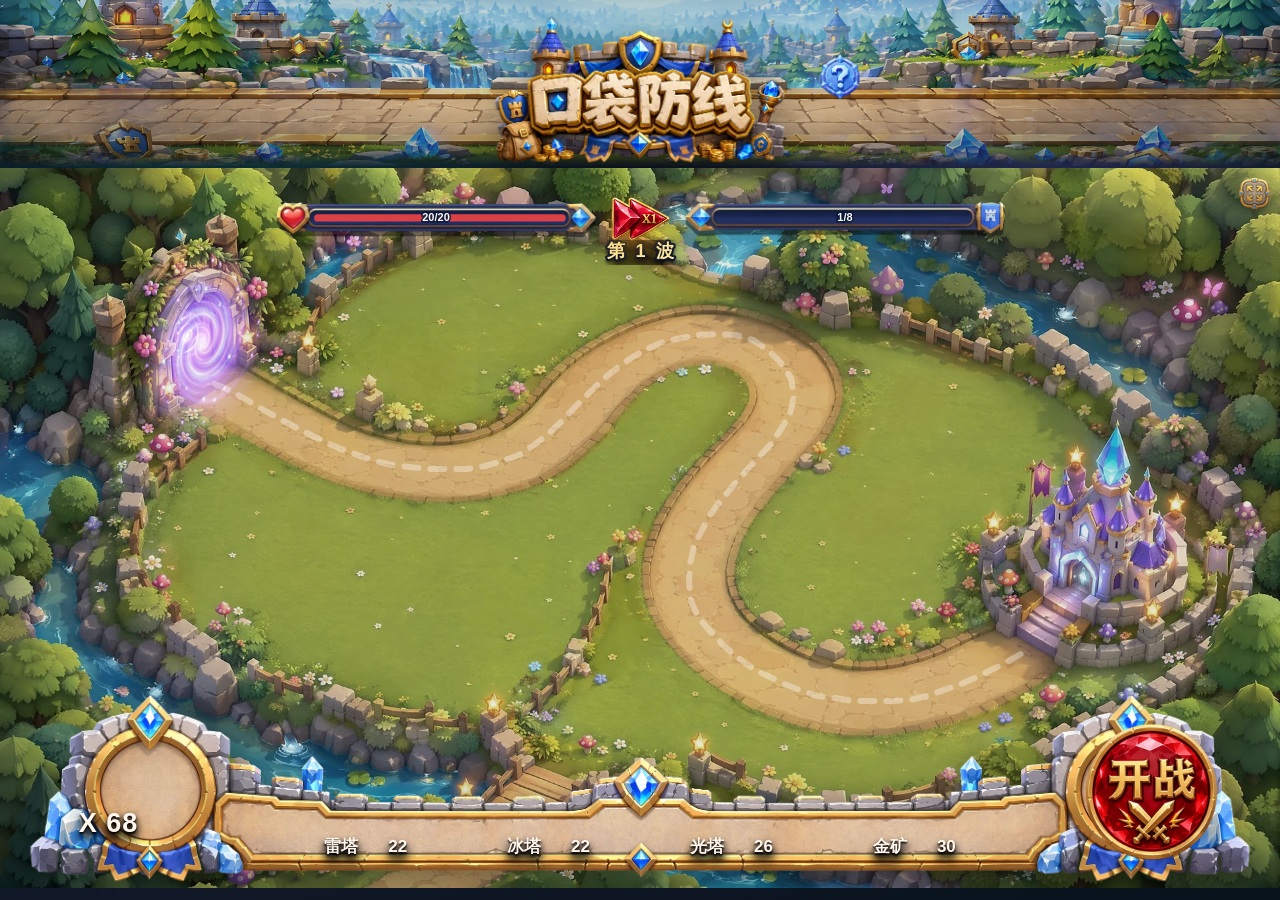
==== commit 3ae92be5: "Add files via upload" ====
--- a/index.html
+++ b/index.html
@@ -26,23 +26,36 @@
       <section class="game-card">
         <div class="battlefield">
           <button id="fullscreenBtn" class="fullscreen-button" type="button" aria-label="全屏">⛶</button>
+          <button id="battleSpeedBtn" class="battle-speed-button" type="button" aria-label="战斗倍速">X1</button>
           <canvas id="game" width="1280" height="720"></canvas>
           <div id="hud" class="hud"></div>
           <div id="levelSelectPanel" class="level-select-panel is-hidden">
-            <span>关卡</span>
-            <select id="levelSelect" aria-label="选择关卡"></select>
+            <div class="level-select-row">
+              <span>关卡</span>
+              <select id="levelSelect" aria-label="选择关卡"></select>
+            </div>
+            <button id="speedTestBtn" class="speed-test-button" type="button" aria-label="X6测试开关">X6 测试：关</button>
           </div>
           <div id="shopCancelZone" class="shop-cancel-zone" aria-hidden="true">拖回商店取消放置</div>
-          <button id="startWaveBtn" class="primary start-wave-float game-art-button button-next-wave">开始下一波</button>
+          <section class="bottom-unified-ui" aria-label="底部操作区">
+            <div id="goldHud" class="gold-hud" role="button" tabindex="0" aria-label="当前金币，快速点击三次显示或隐藏关卡选择"></div>
+            <section class="command-deck">
+              <section class="shop-strip" aria-label="建造道具栏">
+                <div id="shop" class="shop"></div>
+              </section>
+            </section>
+            <button id="startWaveBtn" class="primary start-wave-float game-art-button button-next-wave">开始下一波</button>
+          </section>
+          <div id="shopInfoPanel" class="shop-info-panel" hidden></div>
           <button id="restartBtn" class="primary restart-float game-art-button button-restart" hidden>重玩关卡</button>
-
-          <section class="command-deck">
-            <section class="shop-strip" aria-label="建造道具栏">
-              <div id="shop" class="shop"></div>
-            </section>
-          </section>
-          <div id="goldHud" class="gold-hud" role="button" tabindex="0" aria-label="当前金币，快速点击三次显示或隐藏关卡选择"></div>
           <div id="towerActionMenu" class="tower-action-menu" hidden></div>
+          <div id="waveSettlePanel" class="wave-settle-panel" hidden>
+            <div class="wave-settle-card">
+              <div class="wave-settle-title">波次结算</div>
+              <div id="waveSettleContent" class="wave-settle-content"></div>
+              <button id="waveSettleCloseBtn" class="wave-settle-close" type="button">确认</button>
+            </div>
+          </div>
         </div>
       </section>
     </div>
--- a/styles.css
+++ b/styles.css
@@ -1,4 +1,4 @@
-﻿:root {
+:root {
   font-family: Inter, "Microsoft YaHei", system-ui, sans-serif;
   color: #e5edf8;
   background: #09111f;
@@ -63,7 +63,7 @@
 
 .title-runner {
   --runner-x: 0px;
-  --runner-y: calc(min(18px, calc((100vw - 20px) * 0.0140625)) - min(14px, calc((100vw - 20px) * 0.0109375)));
+  --runner-y: calc(min(18px, calc((100vw - 20px) * 0.0140625)) - min(22px, calc((100vw - 20px) * 0.0171875)));
   --runner-frame-x: 0;
   --runner-frame-y: 0;
   position: absolute;
@@ -125,7 +125,7 @@
 .help-button {
   position: absolute;
   left: calc(50% + min(200px, calc((100vw - 20px) * 0.15625)));
-  top: min(46px, calc((100vw - 20px) * 0.0359375));
+  top: min(34px, calc((100vw - 20px) * 0.0265625));
   right: auto;
   bottom: auto;
   width: min(45px, calc((100vw - 20px) * 0.03515625));
@@ -821,9 +821,9 @@
 
 .drag-ghost {
   position: fixed;
-  z-index: 10000;
-  width: 54px;
-  height: 54px;
+  z-index: 2147483647;
+  width: 70px;
+  height: 70px;
   transform: translate(-50%, -50%);
   pointer-events: none;
   opacity: 0.78;
@@ -834,8 +834,8 @@
 }
 
 .drag-ghost img {
-  max-width: 132%;
-  max-height: 142%;
+  max-width: 150%;
+  max-height: 160%;
 }
 
 .drag-ghost .level {
@@ -848,6 +848,21 @@
   color: #fff;
   font-size: 11px;
   font-weight: 900;
+}
+
+.shop-build-ghost {
+  width: 62px;
+  height: 62px;
+  opacity: 0.58;
+  z-index: 2147483647;
+}
+
+.shop-build-ghost img {
+  width: 100%;
+  height: 100%;
+  object-fit: contain;
+  max-width: none;
+  max-height: none;
 }
 
 .game-art-button {
@@ -891,7 +906,7 @@
 }
 
 .button-next-wave {
-  background-image: url('./assets/ui/buttons/button_battle_start.png?v=20260529-ui-buttons-restored');
+  background-image: url('./assets/ui/buttons/button_start_battle_new.png?v=20260604-ruby-start-pause-v1');
 }
 
 .button-pause,
@@ -908,21 +923,21 @@
 }
 
 .button-pause {
-  background-image: url('./assets/ui/buttons/button_pause.png?v=20260529-ui-buttons-restored');
+  background-image: url('./assets/ui/buttons/button_pause_new.png?v=20260604-ruby-start-pause-v1');
 }
 
 .button-start {
-  background-image: url('./assets/ui/buttons/button_battle_start.png?v=20260529-ui-buttons-restored');
+  background-image: url('./assets/ui/buttons/button_start_battle_new.png?v=20260604-ruby-start-pause-v1');
 }
 
 .restart-float {
   position: absolute;
   right: 50%;
-  top: calc(50% + 60px);
+  top: calc(50% + 74px);
   transform: translateX(50%);
   transform-origin: 50% 50%;
-  width: 312px;
-  height: 120px;
+  width: 276px;
+  height: 106px;
   min-height: 0;
   padding: 0;
   font-size: 0;
@@ -1118,7 +1133,7 @@
 
 .battlefield {
   --stage-scale: 1;
-  --ui-bottom: 12px;
+  --ui-bottom: 6px;
   --ui-edge: 12px;
   position: relative;
   width: 100% !important;
@@ -1160,8 +1175,8 @@
   right: 10px;
   top: 10px;
   z-index: 40;
-  width: 44px;
-  height: 44px;
+  width: 31px;
+  height: 31px;
   display: block;
   padding: 0;
   border: 0;
@@ -1182,11 +1197,11 @@
 
 .restart-float.is-quick-restart {
   position: absolute;
-  right: 58px;
+  right: 45px;
   top: 10px;
   bottom: auto;
-  width: 44px;
-  height: 44px;
+  width: 31px;
+  height: 31px;
   padding: 0;
   transform: none;
   z-index: 39;
@@ -1287,8 +1302,13 @@
   height: 64px;
   margin-top: 23px;
   border-radius: 14px;
-  background: rgba(5, 12, 24, 0.24);
-  border-color: rgba(255, 255, 255, 0.16);
+  background: url("./assets/ui/panels/shop_icon_panel.png?v=20260604-shop-icon-panel") center / contain no-repeat;
+  border-color: transparent;
+}
+.shop-strip .shop-icon img {
+  width: 94%;
+  height: 94%;
+  object-fit: contain;
 }
 .shop-strip .shop-card h3 { display: none; }
 .shop-strip .shop-item-label {
@@ -1381,57 +1401,119 @@
 .tower-action-menu {
   position: absolute;
   z-index: 12;
-  display: flex;
-  flex-direction: column;
+  display: grid;
+  grid-template-rows: 1fr 1fr;
   align-items: center;
-  justify-content: center;
-  gap: 8px;
-  width: 118px;
-  height: 139px;
-  padding: 18px 15px 25px 24px;
+  justify-items: center;
+  row-gap: 1.3px;
+  width: 187px;
+  height: 230px;
+  padding: 47px 16px 45px 28px;
   border: 0;
   border-radius: 20px;
-  background: url("./assets/ui/panels/tower_action_menu_panel.png?v=20260528-panel-alpha-refresh") center / contain no-repeat;
+  background: transparent;
   filter: drop-shadow(0 12px 20px rgba(0, 0, 0, 0.42));
   overflow: visible;
+  transform-origin: left center;
+}
+.tower-action-menu::before {
+  content: "";
+  position: absolute;
+  left: 50%;
+  top: 50%;
+  width: 179px;
+  height: 108px;
+  z-index: -1;
+  background: url("./assets/ui/panels/tower_action_menu_panel.png?v=20260605-action-panel-ratio-fresh") center / contain no-repeat;
+  transform: translate(-50%, -50%) rotate(90deg) scale(1.25);
+  transform-origin: center center;
+  pointer-events: none;
+}
+.tower-action-menu:not([hidden]) {
+  animation: towerActionMenuPop 0.22s cubic-bezier(0.18, 1.08, 0.32, 1) both;
+}
+@keyframes towerActionMenuPop {
+  0% {
+    opacity: 0;
+    transform: translateX(calc(-7px * var(--stage-scale))) scaleX(0.26) scaleY(0.88);
+  }
+  58% {
+    opacity: 1;
+    transform: translateX(calc(1px * var(--stage-scale))) scaleX(1.025) scaleY(1.005);
+  }
+  78% {
+    transform: translateX(0) scaleX(0.96) scaleY(1);
+  }
+  100% {
+    opacity: 1;
+    transform: translateX(0) scale(1);
+  }
 }
 .tower-action-menu[hidden] { display: none; }
 .tower-menu-btn {
+  position: relative;
   display: inline-flex;
   align-items: center;
-  justify-content: center;
-  gap: 4px;
-  width: 86px;
-  height: 34px;
-  padding: 0 8px;
+  justify-content: flex-end;
+  gap: 3px;
+  width: 94px;
+  height: 47px;
+  padding: 0 11px 0 43px;
   border: 0;
-  border-radius: 12px;
+  border-radius: 10px;
   color: #fff7ed;
-  background: url("./assets/ui/buttons/tower_action_button.png") center / 100% 100% no-repeat;
-  font: 900 12px/1 "Microsoft YaHei", sans-serif;
-  text-shadow: 0 2px 3px rgba(0, 0, 0, 0.86);
-  filter: drop-shadow(0 8px 8px rgba(0, 0, 0, 0.68));
-}
-.tower-menu-btn:hover:not(:disabled) { transform: scale(1.04); }
+  background-position: center;
+  background-size: contain;
+  background-repeat: no-repeat;
+  background-color: transparent;
+  outline: none;
+  box-shadow: none;
+  appearance: none;
+  -webkit-appearance: none;
+  -webkit-tap-highlight-color: transparent;
+  font: 900 17px/1 "Microsoft YaHei", sans-serif;
+  white-space: nowrap;
+  flex-wrap: nowrap;
+  text-shadow: 0 2px 3px rgba(0, 0, 0, 0.92), 0 4px 5px rgba(0, 0, 0, 0.72);
+  filter: drop-shadow(0 7px 7px rgba(0, 0, 0, 0.58));
+  overflow: visible;
+}
+.tower-menu-btn.sell {
+  background-image: url("./assets/ui/buttons/button_tower_sell.png?v=20260605-tower-sell");
+}
+.tower-menu-btn.upgrade {
+  background-image: url("./assets/ui/buttons/button_tower_upgrade.png?v=20260605-tower-upgrade");
+}
+.tower-menu-btn .mini-coin {
+  width: 15px !important;
+  height: 15px !important;
+  flex: 0 0 15px !important;
+}
+.tower-menu-price {
+  display: inline-block;
+  min-width: 15px;
+  text-align: left;
+}
+.tower-menu-btn:hover:not(:disabled) { transform: scale(1); }
 .tower-menu-btn:active:not(:disabled) { transform: scale(0.92); }
 .tower-menu-btn:disabled { opacity: 0.48; cursor: not-allowed; }
 
 .shop-cancel-zone {
   position: absolute;
   left: 50%;
-  bottom: 0;
+  bottom: calc(15px * var(--stage-scale));
   z-index: 18;
-  width: min(560px, calc(100% - 260px));
-  height: 104px;
+  width: min(672px, calc(100% - 180px));
+  height: 73px;
   display: grid;
   place-items: center;
   border: 1px dashed rgba(250, 230, 138, 0.34);
   border-radius: 18px 18px 0 0;
-  color: rgba(167, 243, 208, 0.56);
+  color: rgba(255, 236, 154, 0.72);
   background: rgba(250, 204, 21, 0.075);
   box-shadow: inset 0 0 18px rgba(250, 204, 21, 0.055), 0 -5px 16px rgba(0, 0, 0, 0.12);
   font: 900 20px/1 "Microsoft YaHei", sans-serif;
-  text-shadow: 0 3px 8px rgba(0, 0, 0, 0.48);
+  text-shadow: 0 2px 4px rgba(96, 55, 0, 0.52), 0 4px 10px rgba(0, 0, 0, 0.62);
   pointer-events: none;
   opacity: 0;
   visibility: hidden;
@@ -1444,6 +1526,7 @@
   transform: translateX(-50%) translateY(0);
 }
 .shop-cancel-zone.is-over {
+  color: rgba(94, 234, 212, 0.58);
   border-color: rgba(94, 234, 212, 0.50);
   background: rgba(20, 184, 166, 0.10);
 }
@@ -1486,3 +1569,671 @@
   }
 }
 
+
+/* 20260602: use real visualViewport size for app-frame, avoids Android/iOS browser bar half-screen bugs */
+:root {
+  --app-vw: 100vw;
+  --app-vh: 100vh;
+}
+
+.shell {
+  width: var(--app-vw) !important;
+  height: var(--app-vh) !important;
+}
+
+.app-frame {
+  width: min(var(--app-vw), calc(var(--app-vh) * 1280 / 876)) !important;
+  height: min(var(--app-vh), calc(var(--app-vw) * 876 / 1280)) !important;
+  grid-template-rows: calc(100% * 156 / 876) calc(100% * 720 / 876) !important;
+  align-self: center !important;
+  justify-self: center !important;
+}
+
+body.is-fullscreen .app-frame,
+body.is-mobile-game-fullscreen .app-frame {
+  width: min(var(--app-vw), calc(var(--app-vh) * 16 / 9)) !important;
+  height: min(var(--app-vh), calc(var(--app-vw) * 9 / 16)) !important;
+  grid-template-rows: 1fr !important;
+}
+
+/* keep title contents in one 1280x156 logic banner, crop only horizontal overflow without scrollbars */
+.topbar,
+.compact-topbar,
+.title-wrap {
+  overflow: visible !important;
+  clip-path: inset(-260px 0 -260px 0) !important;
+}
+.title-wrap {
+  transform: translateY(calc(-100% * 4 / 156));
+}
+.title-wrap::before {
+  bottom: calc(-100% * 2 / 156) !important;
+}
+.game-title-logo {
+  transform: translateY(calc(100% * 8 / 156)) !important;
+}
+.title-runner {
+  --runner-y: calc(-100% * 28 / 156) !important;
+}
+
+@media (pointer: coarse) and (orientation: landscape) {
+  .title-wrap {
+    transform: translateY(calc(100% * 2 / 156));
+  }
+  .title-wrap::before {
+    bottom: calc(-100% * 8 / 156) !important;
+  }
+  .title-runner {
+    --runner-y: calc(-100% * 22 / 156) !important;
+  }
+  .battlefield {
+    --ui-bottom: 2px;
+  }
+  .start-wave-float {
+    bottom: calc(var(--ui-bottom) + 6px) !important;
+  }
+}
+
+/* 战斗系统重构：商店/升级金币状态提示 */
+.shop-card.cant-afford {
+  filter: none;
+  opacity: 1;
+}
+.shop-card.cant-afford .shop-item-cost,
+.shop-card.cant-afford .shop-item-name {
+  color: #e88f8f;
+  text-shadow: 0 calc(2px * var(--stage-scale)) calc(2px * var(--stage-scale)) rgba(102, 27, 27, 0.86),
+               0 calc(4px * var(--stage-scale)) calc(6px * var(--stage-scale)) rgba(0, 0, 0, 0.68);
+}
+.command-deck.is-locked .shop-card {
+  cursor: default;
+}
+.command-deck.is-locked .shop-card:hover .shop-icon img,
+.command-deck.is-locked .shop-card:active .shop-icon img,
+.command-deck.is-locked .shop-card.info-active .shop-icon img {
+  transform: translateX(-50%) !important;
+}
+.tower-menu-btn.upgrade.can-upgrade {
+  color: #dcfce7;
+  text-shadow: 0 1px 2px rgba(20, 83, 45, 0.9);
+}
+.tower-menu-btn.upgrade.cant-upgrade {
+  color: #fecaca;
+  text-shadow: 0 1px 2px rgba(127, 29, 29, 0.9);
+}
+
+/* 战斗倍速与波次结算面板 */
+.battle-speed-button {
+  position: absolute;
+  left: 50%;
+  top: calc(28px * var(--stage-scale));
+  z-index: 40;
+  width: calc(130px * var(--stage-scale));
+  height: calc(46px * var(--stage-scale));
+  padding: 0;
+  border: 0;
+  border-radius: 999px;
+  background: url("./assets/ui/buttons/button_speed_x1.png?v=20260605-speed-buttons-new") center / contain no-repeat;
+  filter: drop-shadow(0 calc(9px * var(--stage-scale)) calc(13px * var(--stage-scale)) rgba(245, 158, 11, 0.48));
+  transform: translateX(-50%) scale(0.95);
+  transform-origin: center;
+  font-size: 0;
+  color: transparent;
+  overflow: visible;
+  pointer-events: auto;
+  display: block;
+}
+.battle-speed-button.is-x2 {
+  background-image: url("./assets/ui/buttons/button_speed_x2.png?v=20260605-speed-buttons-new");
+  filter: drop-shadow(0 calc(9px * var(--stage-scale)) calc(13px * var(--stage-scale)) rgba(196, 181, 253, 0.58));
+}
+.battle-speed-button:hover { transform: translateX(-50%) scale(1); }
+.battle-speed-button:active { transform: translateX(-50%) scale(0.92); }
+.battle-speed-button.is-test-speed {
+  filter: drop-shadow(0 0 min(14px, calc(var(--stage-unit) * 14)) rgba(168, 85, 247, 0.56));
+}
+.wave-settle-panel {
+  position: absolute;
+  inset: 0;
+  z-index: 80;
+  display: grid;
+  place-items: center;
+  pointer-events: auto;
+  background: rgba(2, 6, 23, 0.62);
+  backdrop-filter: blur(3px);
+}
+.wave-settle-panel[hidden] { display: none; }
+.wave-settle-panel:not([hidden]) .wave-settle-card {
+  transform-origin: center center;
+  will-change: transform, opacity;
+  animation: waveSettlePop 0.72s cubic-bezier(0.22, 1, 0.36, 1) both;
+}
+@keyframes waveSettlePop {
+  0% {
+    opacity: 0;
+    transform: translate3d(0, calc(24px * var(--stage-scale)), 0) scale(0.62);
+  }
+  38% {
+    opacity: 1;
+    transform: translate3d(0, calc(-7px * var(--stage-scale)), 0) scale(1.075);
+  }
+  58% {
+    transform: translate3d(0, calc(3px * var(--stage-scale)), 0) scale(0.985);
+  }
+  76% {
+    transform: translate3d(0, calc(-2px * var(--stage-scale)), 0) scale(1.018);
+  }
+  100% {
+    opacity: 1;
+    transform: translate3d(0, 0, 0) scale(1);
+  }
+}
+.wave-settle-card {
+  width: min(calc(447px * var(--stage-scale)), 49.9%);
+  aspect-ratio: 3 / 4;
+  padding: min(calc(142px * var(--stage-scale)), 12.8%) min(calc(86px * var(--stage-scale)), 8.2%) min(calc(74px * var(--stage-scale)), 7.2%);
+  border: 0;
+  border-radius: 0;
+  background: url("./assets/ui/panels/battle_settlement_panel.png?v=20260605-battle-settle-panel-png") center / contain no-repeat;
+  box-shadow: none;
+  color: #f8fafc;
+  display: flex;
+  flex-direction: column;
+  justify-content: flex-start;
+  box-sizing: border-box;
+  filter: drop-shadow(0 calc(16px * var(--stage-scale)) calc(28px * var(--stage-scale)) rgba(0,0,0,0.42));
+}
+.wave-settle-title {
+  display: none;
+}
+.wave-settle-content {
+  flex: 1 1 auto;
+  display: flex;
+  flex-direction: column;
+  justify-content: space-evenly;
+  min-height: 0;
+  padding: min(calc(4px * var(--stage-scale)), 4px) 0 min(calc(8px * var(--stage-scale)), 8px);
+}
+
+.settle-row {
+  display: flex;
+  justify-content: space-between;
+  align-items: center;
+  gap: min(calc(7px * var(--stage-scale)), 7px);
+  padding: 5px 0;
+  font-size: min(calc(17px * var(--stage-scale)), 17px);
+  line-height: 1.22;
+  color: #ffec9f;
+  text-shadow: 0 1px 0 rgba(111, 58, 7, 1), 0 -1px 0 rgba(255,255,255,0.24), 0 3px 1px rgba(0,0,0,1), 0 0 3px rgba(0,0,0,0.96);
+}
+.settle-row strong {
+  color: #ffe16f;
+  text-shadow: 0 1px 0 rgba(111, 58, 7, 1), 0 -1px 0 rgba(255,255,255,0.24), 0 3px 1px rgba(0,0,0,1), 0 0 4px rgba(0,0,0,0.98);
+}
+.settle-row.total {
+  margin-top: 5px;
+  padding-top: 7px;
+  border-top: 1px solid rgba(255,255,255,0.22);
+  font-size: min(calc(18px * var(--stage-scale)), 18px);
+  font-weight: 900;
+}
+.settle-tip {
+  display: none;
+}
+.wave-settle-close {
+  display: block;
+  margin: 6px auto min(calc(18px * var(--stage-scale)), 18px);
+  width: min(calc(171px * var(--stage-scale)), 171px);
+  height: min(calc(73px * var(--stage-scale)), 73px);
+  padding: 0;
+  border: 0;
+  border-radius: 999px;
+  background: url("./assets/ui/buttons/button_settlement_confirm.png?v=20260605-confirm-button") center / contain no-repeat;
+  color: transparent;
+  font-size: 0;
+  transform: scale(0.95);
+  transform-origin: center;
+  box-shadow: none;
+  filter: drop-shadow(0 min(calc(6px * var(--stage-scale)), 6px) min(calc(5px * var(--stage-scale)), 5px) rgba(0,0,0,0.62)) drop-shadow(0 min(calc(13px * var(--stage-scale)), 13px) min(calc(12px * var(--stage-scale)), 12px) rgba(0,0,0,0.38));
+}
+.wave-settle-close:hover { transform: scale(1); }
+.wave-settle-close:active { transform: scale(0.92); }
+
+
+/* 20260604: 底部整体 UI 容器，金币/商店/开始按钮统一跟随同一背景板缩放 */
+.bottom-unified-ui {
+  position: absolute;
+  left: 50%;
+  bottom: var(--ui-bottom);
+  z-index: 7;
+  width: calc(1219px * var(--stage-scale));
+  height: calc(187px * var(--stage-scale));
+  transform: translateX(-50%);
+  transform-origin: 50% 100%;
+  background: url("./assets/ui/panels/bottom_unified_panel.png?v=20260604-unified-bottom-ui") center / 100% 100% no-repeat;
+  filter: drop-shadow(0 calc(10px * var(--stage-scale)) calc(18px * var(--stage-scale)) rgba(0, 0, 0, 0.36));
+  pointer-events: none;
+  overflow: visible;
+}
+.bottom-unified-ui .command-deck {
+  left: 50% !important;
+  bottom: calc(15px * var(--stage-scale)) !important;
+  width: 66% !important;
+  height: calc(133px * var(--stage-scale)) !important;
+  transform: translateX(-50%) !important;
+  transform-origin: 50% 100% !important;
+  z-index: 2;
+  opacity: 1;
+  visibility: visible;
+}
+.bottom-unified-ui .command-deck.is-drag-hidden {
+  opacity: 0;
+  visibility: hidden;
+  pointer-events: none;
+}
+.bottom-unified-ui .shop-strip {
+  width: 100%;
+  height: 100%;
+  padding: 0 !important;
+}
+.bottom-unified-ui .shop-strip::before {
+  display: none !important;
+}
+.bottom-unified-ui .shop-strip .shop {
+  width: 100%;
+  min-height: 0;
+  height: 100%;
+  justify-content: space-evenly;
+  align-items: flex-end;
+  gap: 0;
+  transform: none !important;
+}
+.bottom-unified-ui .shop-strip .shop-card {
+  width: calc(110px * var(--stage-scale));
+  height: calc(142px * var(--stage-scale));
+  overflow: visible;
+  pointer-events: none;
+}
+.bottom-unified-ui .shop-strip .shop-icon {
+  pointer-events: auto;
+  position: absolute;
+  left: 50%;
+  bottom: calc(8px * var(--stage-scale));
+  width: calc(99px * var(--stage-scale));
+  height: calc(99px * var(--stage-scale));
+  margin-top: 0;
+  transform: translateX(-50%);
+  border-radius: calc(14px * var(--stage-scale));
+  overflow: visible;
+}
+.bottom-unified-ui .shop-strip .shop-icon img {
+  position: absolute;
+  left: 50%;
+  bottom: calc(16px * var(--stage-scale));
+  width: 86%;
+  height: 86%;
+  object-fit: contain;
+  object-position: center bottom;
+  transform: translateX(-50%);
+  z-index: 2;
+  filter: drop-shadow(0 calc(5px * var(--stage-scale)) calc(5px * var(--stage-scale)) rgba(0, 0, 0, 0.42));
+}
+.bottom-unified-ui .shop-strip .shop-item-label {
+  bottom: calc(15px * var(--stage-scale));
+  min-width: calc(106px * var(--stage-scale));
+  gap: calc(5px * var(--stage-scale));
+  font-size: calc(17px * var(--stage-scale));
+  z-index: 3;
+  filter: drop-shadow(0 calc(4px * var(--stage-scale)) calc(4px * var(--stage-scale)) rgba(0, 0, 0, 0.72));
+}
+.bottom-unified-ui .shop-strip .mini-coin {
+  width: calc(20px * var(--stage-scale)) !important;
+  height: calc(20px * var(--stage-scale)) !important;
+  flex-basis: calc(20px * var(--stage-scale)) !important;
+  filter: drop-shadow(0 calc(3px * var(--stage-scale)) calc(3px * var(--stage-scale)) rgba(0, 0, 0, 0.65));
+}
+.bottom-unified-ui .gold-hud {
+  left: calc((var(--gold-cx, 78px) - var(--gold-icon, 106px) / 2) * var(--stage-scale)) !important;
+  bottom: calc((var(--gold-cy, 94px) - var(--gold-icon, 106px) / 2) * var(--stage-scale)) !important;
+  width: calc(var(--gold-icon, 106px) * var(--stage-scale)) !important;
+  min-width: 0 !important;
+  height: calc(var(--gold-icon, 106px) * var(--stage-scale)) !important;
+  padding: 0 !important;
+  gap: 0;
+  flex-direction: column;
+  align-items: center;
+  justify-content: flex-start;
+  background: transparent !important;
+  filter: none !important;
+  transform: none !important;
+  transform-origin: 50% 50% !important;
+  z-index: 3;
+  font-size: calc(18px * var(--stage-scale));
+}
+.bottom-unified-ui .gold-hud .coin-icon {
+  width: calc(var(--gold-icon, 106px) * var(--stage-scale)) !important;
+  height: calc(var(--gold-icon, 106px) * var(--stage-scale)) !important;
+  flex-basis: calc(var(--gold-icon, 106px) * var(--stage-scale)) !important;
+  filter: drop-shadow(0 calc(7px * var(--stage-scale)) calc(8px * var(--stage-scale)) rgba(0, 0, 0, 0.58));
+}
+.bottom-unified-ui .start-wave-float {
+  right: calc((var(--start-cx, 98px) - var(--start-size, 138px) / 2) * var(--stage-scale)) !important;
+  bottom: calc((var(--start-cy, 90px) - var(--start-size, 138px) / 2) * var(--stage-scale)) !important;
+  width: calc(var(--start-size, 138px) * var(--stage-scale)) !important;
+  height: calc(var(--start-size, 138px) * var(--stage-scale)) !important;
+  z-index: 3;
+  transform: scale(0.988) !important;
+  transform-origin: 50% 50% !important;
+}
+.bottom-unified-ui .start-wave-float:hover:not(:disabled) { transform: scale(1) !important; }
+.bottom-unified-ui .start-wave-float:active:not(:disabled) { transform: scale(0.92) !important; }
+body.is-fullscreen .bottom-unified-ui .start-wave-float { bottom: calc((var(--start-cy, 90px) - var(--start-size, 138px) / 2) * var(--stage-scale)) !important; }
+body.ui-anchor-debug .bottom-unified-ui .gold-hud,
+body.ui-anchor-debug .bottom-unified-ui .start-wave-float {
+  outline: calc(1px * var(--stage-scale)) dashed rgba(250, 204, 21, 0.82);
+  outline-offset: calc(2px * var(--stage-scale));
+}
+.bottom-unified-ui:has(.command-deck.is-drag-hidden) {
+  pointer-events: none;
+}
+.bottom-unified-ui .gold-hud,
+.bottom-unified-ui .shop-card,
+.bottom-unified-ui .start-wave-float {
+  pointer-events: auto;
+}
+@media (pointer: coarse) and (orientation: landscape) {
+  .bottom-unified-ui {
+    bottom: calc(var(--ui-bottom) + 6px);
+  }
+}
+
+
+/* 20260604: 商店道具悬浮/点击只让建筑自身动画，属性固定面板 */
+.shop-card p,
+.shop-card:hover p,
+.shop-card:focus-within p {
+  display: none !important;
+  opacity: 0 !important;
+  visibility: hidden !important;
+}
+.bottom-unified-ui .shop-strip .shop-card:hover {
+  transform: none !important;
+}
+.bottom-unified-ui .shop-strip .shop-icon {
+  filter: drop-shadow(0 calc(7px * var(--stage-scale)) calc(7px * var(--stage-scale)) rgba(0, 0, 0, 0.58));
+}
+.bottom-unified-ui .shop-strip .shop-icon img {
+  transform-origin: 50% 65%;
+  transition: transform 0.14s ease, filter 0.14s ease;
+  filter: drop-shadow(0 calc(8px * var(--stage-scale)) calc(7px * var(--stage-scale)) rgba(0, 0, 0, 0.68));
+}
+.bottom-unified-ui .shop-strip .shop-card:hover .shop-icon img,
+.bottom-unified-ui .shop-strip .shop-card:active .shop-icon img,
+.bottom-unified-ui .shop-strip .shop-card.info-active .shop-icon img {
+  transform: translateX(-50%) scale(1.25);
+  filter: drop-shadow(0 calc(10px * var(--stage-scale)) calc(9px * var(--stage-scale)) rgba(0, 0, 0, 0.76));
+}
+.bottom-unified-ui .shop-strip .shop-item-label {
+  text-shadow: 0 calc(2px * var(--stage-scale)) calc(2px * var(--stage-scale)) rgba(0, 0, 0, 0.95),
+               0 calc(5px * var(--stage-scale)) calc(7px * var(--stage-scale)) rgba(0, 0, 0, 0.82);
+  filter: drop-shadow(0 calc(6px * var(--stage-scale)) calc(5px * var(--stage-scale)) rgba(0, 0, 0, 0.82));
+}
+.bottom-unified-ui .shop-strip .mini-coin {
+  filter: drop-shadow(0 calc(5px * var(--stage-scale)) calc(4px * var(--stage-scale)) rgba(0, 0, 0, 0.78)) !important;
+}
+.shop-info-panel {
+  --panel-w: calc(464px * var(--stage-scale));
+  --panel-h: calc(307px * var(--stage-scale));
+  --inner-left: calc(78px * var(--stage-scale));
+  --inner-top: calc(42px * var(--stage-scale));
+  --inner-right: calc(52px * var(--stage-scale));
+  --inner-bottom: calc(64px * var(--stage-scale));
+  position: absolute;
+  left: 50%;
+  bottom: calc(var(--ui-bottom) + calc(187px * var(--stage-scale)) - calc(44px * var(--stage-scale)));
+  z-index: 13;
+  width: var(--panel-w);
+  height: var(--panel-h);
+  min-height: 0;
+  padding: 0;
+  border-radius: calc(18px * var(--stage-scale));
+  transform: translateX(-50%);
+  transform-origin: 50% 100%;
+  color: #fff7ed;
+  background: url("./assets/ui/panels/tower_action_menu_panel.png?v=20260605-shop-info-panel-canvas-layout") center / 100% 100% no-repeat;
+  border: 0;
+  box-shadow: none;
+  filter: drop-shadow(0 calc(14px * var(--stage-scale)) calc(22px * var(--stage-scale)) rgba(0, 0, 0, 0.48));
+  pointer-events: auto;
+  box-sizing: border-box;
+  overflow: visible;
+}
+.shop-info-panel:not([hidden]) {
+  animation: shopInfoPanelPop 0.22s cubic-bezier(0.18, 1.08, 0.32, 1) both;
+}
+@keyframes shopInfoPanelPop {
+  0% {
+    opacity: 0;
+    transform: translateX(-50%) translateY(calc(12px * var(--stage-scale))) scaleX(0.82) scaleY(0.18);
+  }
+  58% {
+    opacity: 1;
+    transform: translateX(-50%) translateY(calc(-1px * var(--stage-scale))) scaleX(1.01) scaleY(1.035);
+  }
+  78% {
+    transform: translateX(-50%) translateY(0) scaleX(1) scaleY(0.97);
+  }
+  100% {
+    opacity: 1;
+    transform: translateX(-50%) translateY(0) scale(1);
+  }
+}
+.shop-info-panel[hidden] { display: none !important; }
+.shop-info-head {
+  display: contents;
+}
+.shop-info-icon {
+  position: absolute;
+  left: var(--inner-left);
+  top: calc(var(--inner-top) - calc(2px * var(--stage-scale)));
+  width: calc(104px * var(--stage-scale));
+  height: calc(104px * var(--stage-scale));
+  background: url("./assets/ui/panels/shop_icon_panel.png?v=20260604-shop-info-icon") center / contain no-repeat;
+  overflow: visible;
+}
+.shop-info-icon img {
+  position: absolute;
+  left: 50%;
+  bottom: calc(14px * var(--stage-scale));
+  width: 82%;
+  height: 82%;
+  object-fit: contain;
+  object-position: center bottom;
+  transform: translateX(-50%);
+  filter: drop-shadow(0 calc(6px * var(--stage-scale)) calc(6px * var(--stage-scale)) rgba(0, 0, 0, 0.58));
+}
+.shop-info-head > div:last-child {
+  position: absolute;
+  left: calc(var(--inner-left) + calc(124px * var(--stage-scale)));
+  top: calc(var(--inner-top) - calc(4px * var(--stage-scale)));
+  right: var(--inner-right);
+  min-width: 0;
+}
+.shop-info-title-row {
+  display: flex;
+  align-items: center;
+  gap: calc(10px * var(--stage-scale));
+  min-width: 0;
+  white-space: nowrap;
+}
+.shop-info-panel h3 {
+  margin: 0;
+  font-size: calc(27px * var(--stage-scale));
+  line-height: 1;
+  color: #ffe08a;
+  text-shadow: 0 calc(2px * var(--stage-scale)) calc(2px * var(--stage-scale)) rgba(0, 0, 0, 0.92), 0 calc(4px * var(--stage-scale)) calc(5px * var(--stage-scale)) rgba(0, 0, 0, 0.72);
+}
+.shop-info-cost {
+  flex: 0 0 auto;
+  display: inline-flex;
+  align-items: center;
+  gap: calc(5px * var(--stage-scale));
+  font-size: calc(19px * var(--stage-scale));
+  font-weight: 900;
+}
+.shop-info-cost .mini-coin {
+  display: inline-block;
+  width: calc(19px * var(--stage-scale));
+  height: calc(19px * var(--stage-scale));
+  background: url("./assets/ui/panels/coin_icon.png") center / contain no-repeat;
+}
+.shop-info-panel p {
+  position: absolute;
+  left: calc(var(--inner-left) + calc(124px * var(--stage-scale)));
+  top: calc(var(--inner-top) + calc(60px * var(--stage-scale)));
+  right: calc(var(--inner-right) + calc(6px * var(--stage-scale)));
+  height: calc(42px * var(--stage-scale));
+  margin: 0;
+  color: #fff1c7;
+  font-size: calc(15px * var(--stage-scale));
+  line-height: 1.26;
+  overflow: hidden;
+  overflow-wrap: anywhere;
+  white-space: normal;
+  max-width: none;
+  text-shadow: 0 calc(2px * var(--stage-scale)) calc(2px * var(--stage-scale)) rgba(0, 0, 0, 0.98), 0 calc(4px * var(--stage-scale)) calc(4px * var(--stage-scale)) rgba(0, 0, 0, 0.86);
+}
+.shop-info-stats {
+  position: absolute;
+  left: var(--inner-left);
+  right: var(--inner-right);
+  bottom: var(--inner-bottom);
+  height: calc(90px * var(--stage-scale));
+  display: grid;
+  grid-template-rows: repeat(3, 1fr);
+  gap: calc(2px * var(--stage-scale));
+  min-width: 0;
+  overflow: hidden;
+}
+.shop-info-stat {
+  display: grid;
+  grid-template-columns: calc(44px * var(--stage-scale)) minmax(0, 1fr);
+  gap: calc(10px * var(--stage-scale));
+  align-items: center;
+  color: #e7f6ff;
+  font-size: calc(13.5px * var(--stage-scale));
+  line-height: 1.12;
+  white-space: normal;
+  overflow-wrap: anywhere;
+  min-width: 0;
+  overflow: hidden;
+  text-shadow: 0 calc(2px * var(--stage-scale)) calc(2px * var(--stage-scale)) rgba(0, 0, 0, 0.96), 0 calc(4px * var(--stage-scale)) calc(4px * var(--stage-scale)) rgba(0, 0, 0, 0.84);
+}
+.shop-info-stat b {
+  color: #fef3c7;
+  min-width: 0;
+}
+
+
+/* 20260604: 隐藏测试面板中的 X6 独立开关 */
+.level-select-panel {
+  flex-direction: column;
+  align-items: stretch;
+  gap: 7px;
+}
+.level-select-row {
+  display: inline-flex;
+  align-items: center;
+  gap: 8px;
+}
+.speed-test-button {
+  width: 100%;
+  height: 28px;
+  padding: 0 10px;
+  border-radius: 10px;
+  border: 1px solid rgba(216, 180, 254, 0.42);
+  color: #fde68a;
+  background: linear-gradient(180deg, rgba(61, 45, 20, 0.90), rgba(18, 24, 38, 0.86));
+  box-shadow: inset 0 1px 0 rgba(255,255,255,0.16), 0 6px 12px rgba(0,0,0,0.22);
+  font: 900 12px/1 "Microsoft YaHei", sans-serif;
+  letter-spacing: 0.03em;
+  cursor: pointer;
+}
+.speed-test-button:hover:not(:disabled) { transform: scale(1.03); }
+.speed-test-button:active:not(:disabled) { transform: scale(0.92); }
+.speed-test-button.is-active {
+  color: #f0abfc;
+  border-color: rgba(216, 180, 254, 0.82);
+  box-shadow: 0 0 14px rgba(168, 85, 247, 0.44), inset 0 1px 0 rgba(255,255,255,0.18);
+}
+.speed-test-button:disabled {
+  opacity: 0.54;
+  cursor: not-allowed;
+}
+
+
+/* 20260604: 金币大图标与底部数值贴合 */
+.bottom-unified-ui .gold-hud .coin-text {
+  position: absolute;
+  left: 50%;
+  bottom: calc(4px * var(--stage-scale));
+  transform: translateX(-50%);
+  color: #fff7ed;
+  font-size: calc(27px * var(--stage-scale));
+  font-weight: 900;
+  line-height: 1;
+  white-space: nowrap;
+  text-align: center;
+  letter-spacing: calc(1px * var(--stage-scale));
+  text-shadow: 0 calc(2px * var(--stage-scale)) calc(2px * var(--stage-scale)) rgba(0, 0, 0, 0.95),
+               0 calc(5px * var(--stage-scale)) calc(7px * var(--stage-scale)) rgba(0, 0, 0, 0.86);
+  filter: drop-shadow(0 calc(4px * var(--stage-scale)) calc(4px * var(--stage-scale)) rgba(0, 0, 0, 0.72));
+}
+.bottom-unified-ui .gold-hud .coin-times,
+.bottom-unified-ui .gold-hud .coin-value {
+  display: none !important;
+}
+
+.settlement-coin-fly {
+  position: fixed;
+  left: 0;
+  top: 0;
+  z-index: 160;
+  pointer-events: none;
+  background-repeat: no-repeat;
+  background-size: 400% 400%;
+  background-position: 0% 0%;
+  filter: drop-shadow(0 5px 7px rgba(0, 0, 0, 0.52));
+  will-change: transform, opacity, background-position;
+  animation: settlementCoinSpin 0.8s steps(1, end) infinite;
+}
+.settlement-coin-debug-preview {
+  opacity: 1;
+}
+@keyframes settlementCoinSpin {
+  0%, 6.249% { background-position: 0% 0%; }
+  6.25%, 12.499% { background-position: 33.333% 0%; }
+  12.5%, 18.749% { background-position: 66.666% 0%; }
+  18.75%, 24.999% { background-position: 100% 0%; }
+  25%, 31.249% { background-position: 0% 33.333%; }
+  31.25%, 37.499% { background-position: 33.333% 33.333%; }
+  37.5%, 43.749% { background-position: 66.666% 33.333%; }
+  43.75%, 49.999% { background-position: 100% 33.333%; }
+  50%, 56.249% { background-position: 0% 66.666%; }
+  56.25%, 62.499% { background-position: 33.333% 66.666%; }
+  62.5%, 68.749% { background-position: 66.666% 66.666%; }
+  68.75%, 74.999% { background-position: 100% 66.666%; }
+  75%, 81.249% { background-position: 0% 100%; }
+  81.25%, 87.499% { background-position: 33.333% 100%; }
+  87.5%, 93.749% { background-position: 66.666% 100%; }
+  93.75%, 100% { background-position: 100% 100%; }
+}
+.bottom-unified-ui .gold-hud.coin-collect-shake .coin-icon {
+  transform-origin: 50% 50%;
+  animation: goldCollectShake 0.18s ease-in-out infinite;
+}
+@keyframes goldCollectShake {
+  0% { transform: scale(0.9) rotate(-2deg); }
+  50% { transform: scale(1.1) rotate(2deg); }
+  100% { transform: scale(0.9) rotate(-2deg); }
+}
